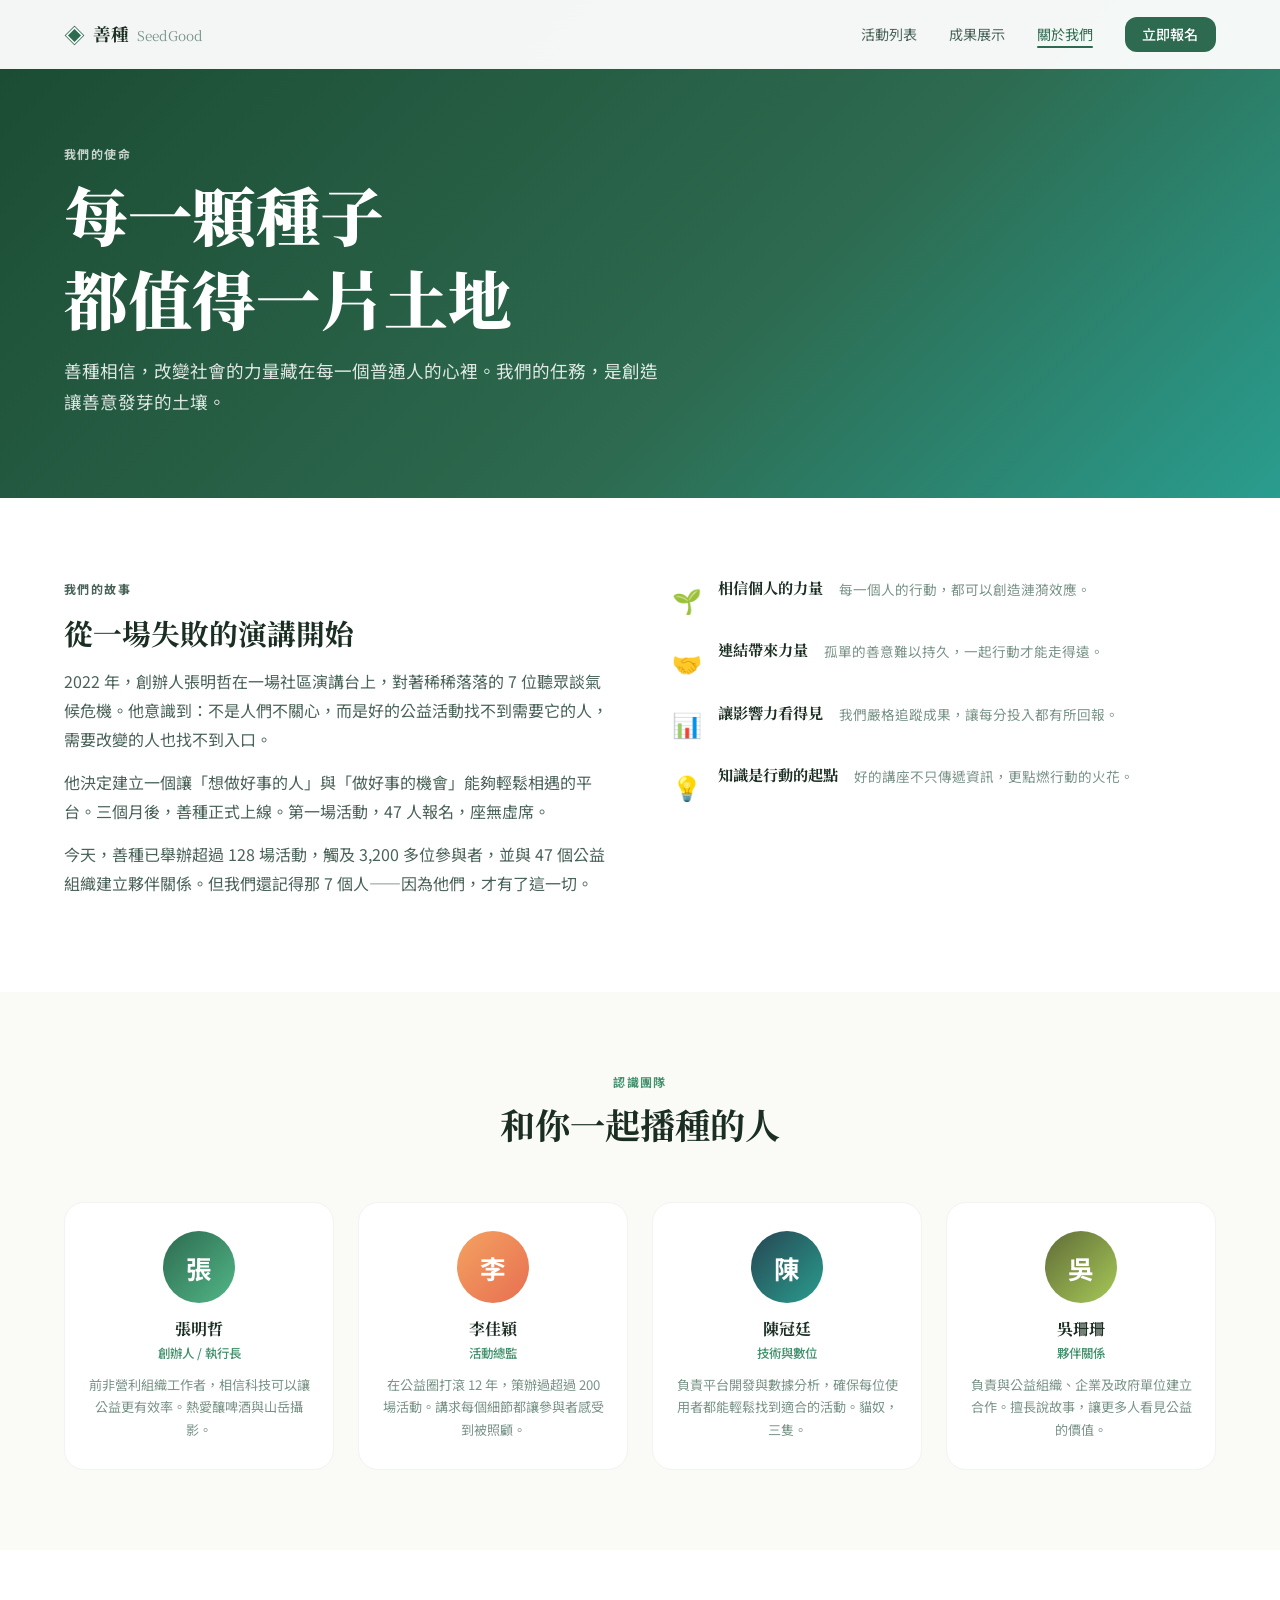
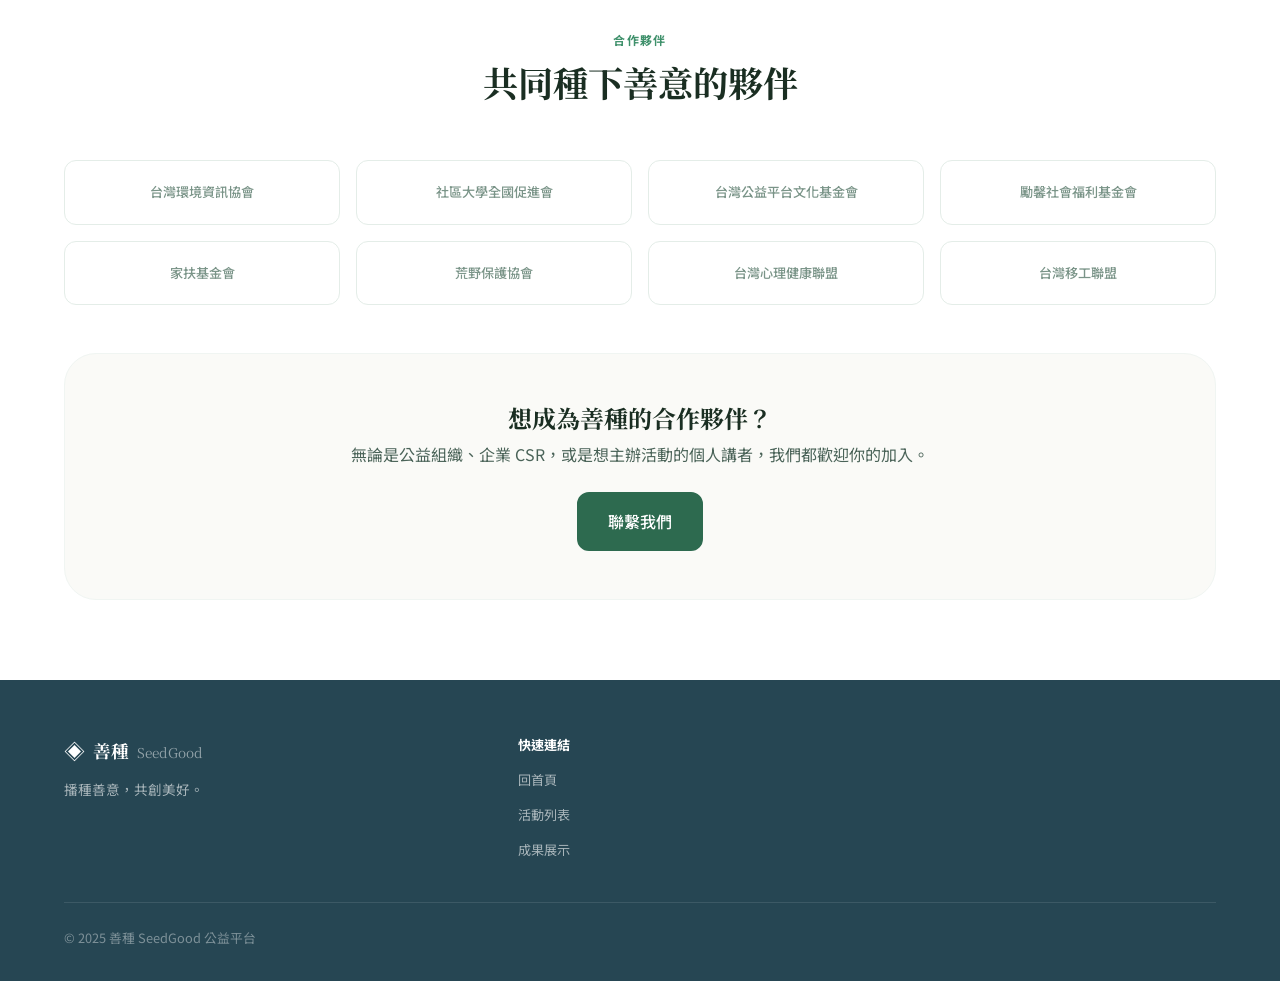
==== about.html @ 08ddd076 "Initial commit" ====
<!DOCTYPE html>
<html lang="zh-TW">
<head>
  <meta charset="UTF-8">
  <meta name="viewport" content="width=device-width, initial-scale=1.0">
  <title>關於我們 — 善種 SeedGood</title>
  <link rel="stylesheet" href="css/style.css">
  <link rel="preconnect" href="https://fonts.googleapis.com">
  <link href="https://fonts.googleapis.com/css2?family=Noto+Serif+TC:wght@400;700;900&family=Noto+Sans+TC:wght@300;400;500;700&display=swap" rel="stylesheet">
</head>
<body>

<nav class="nav" id="nav">
  <div class="nav-inner container">
    <a href="index.html" class="nav-logo">
      <span class="logo-mark">&#9672;</span>
      <span class="logo-text">善種 <em>SeedGood</em></span>
    </a>
    <ul class="nav-links">
      <li><a href="events.html">活動列表</a></li>
      <li><a href="impact.html">成果展示</a></li>
      <li><a href="about.html" class="active">關於我們</a></li>
      <li><a href="events.html" class="nav-cta">立即報名</a></li>
    </ul>
    <button class="nav-toggle" id="navToggle" aria-label="選單">
      <span></span><span></span><span></span>
    </button>
  </div>
</nav>

<div class="mobile-menu" id="mobileMenu">
  <ul>
    <li><a href="events.html">活動列表</a></li>
    <li><a href="impact.html">成果展示</a></li>
    <li><a href="about.html">關於我們</a></li>
  </ul>
</div>

<!-- Mission Section -->
<section class="about-hero">
  <div class="about-hero-bg"></div>
  <div class="container about-hero-content">
    <p class="section-eyebrow light">我們的使命</p>
    <h1 class="about-hero-title">每一顆種子<br>都值得一片土地</h1>
    <p class="about-hero-subtitle">善種相信，改變社會的力量藏在每一個普通人的心裡。我們的任務，是創造讓善意發芽的土壤。</p>
  </div>
</section>

<!-- Story -->
<section class="section">
  <div class="container">
    <div class="story-layout">
      <div class="story-text">
        <p class="section-eyebrow">我們的故事</p>
        <h2>從一場失敗的演講開始</h2>
        <p>2022 年，創辦人張明哲在一場社區演講台上，對著稀稀落落的 7 位聽眾談氣候危機。他意識到：不是人們不關心，而是好的公益活動找不到需要它的人，需要改變的人也找不到入口。</p>
        <p>他決定建立一個讓「想做好事的人」與「做好事的機會」能夠輕鬆相遇的平台。三個月後，善種正式上線。第一場活動，47 人報名，座無虛席。</p>
        <p>今天，善種已舉辦超過 128 場活動，觸及 3,200 多位參與者，並與 47 個公益組織建立夥伴關係。但我們還記得那 7 個人——因為他們，才有了這一切。</p>
      </div>
      <div class="story-values">
        <div class="value-item">
          <span class="value-icon">🌱</span>
          <h4>相信個人的力量</h4>
          <p>每一個人的行動，都可以創造漣漪效應。</p>
        </div>
        <div class="value-item">
          <span class="value-icon">🤝</span>
          <h4>連結帶來力量</h4>
          <p>孤單的善意難以持久，一起行動才能走得遠。</p>
        </div>
        <div class="value-item">
          <span class="value-icon">📊</span>
          <h4>讓影響力看得見</h4>
          <p>我們嚴格追蹤成果，讓每分投入都有所回報。</p>
        </div>
        <div class="value-item">
          <span class="value-icon">💡</span>
          <h4>知識是行動的起點</h4>
          <p>好的講座不只傳遞資訊，更點燃行動的火花。</p>
        </div>
      </div>
    </div>
  </div>
</section>

<!-- Team -->
<section class="section alt-bg" id="team">
  <div class="container">
    <div class="section-header center">
      <div>
        <p class="section-eyebrow">認識團隊</p>
        <h2 class="section-title">和你一起播種的人</h2>
      </div>
    </div>
    <div class="team-grid">
      <div class="team-card">
        <div class="team-photo" style="background:linear-gradient(135deg,#2D6A4F,#52B788)">張</div>
        <h4>張明哲</h4>
        <p class="team-role">創辦人 / 執行長</p>
        <p class="team-bio">前非營利組織工作者，相信科技可以讓公益更有效率。熱愛釀啤酒與山岳攝影。</p>
      </div>
      <div class="team-card">
        <div class="team-photo" style="background:linear-gradient(135deg,#F4A261,#E76F51)">李</div>
        <h4>李佳穎</h4>
        <p class="team-role">活動總監</p>
        <p class="team-bio">在公益圈打滾 12 年，策辦過超過 200 場活動。講求每個細節都讓參與者感受到被照顧。</p>
      </div>
      <div class="team-card">
        <div class="team-photo" style="background:linear-gradient(135deg,#264653,#2A9D8F)">陳</div>
        <h4>陳冠廷</h4>
        <p class="team-role">技術與數位</p>
        <p class="team-bio">負責平台開發與數據分析，確保每位使用者都能輕鬆找到適合的活動。貓奴，三隻。</p>
      </div>
      <div class="team-card">
        <div class="team-photo" style="background:linear-gradient(135deg,#606C38,#A7C957)">吳</div>
        <h4>吳珊珊</h4>
        <p class="team-role">夥伴關係</p>
        <p class="team-bio">負責與公益組織、企業及政府單位建立合作。擅長說故事，讓更多人看見公益的價值。</p>
      </div>
    </div>
  </div>
</section>

<!-- Partners -->
<section class="section" id="partner">
  <div class="container">
    <div class="section-header center">
      <div>
        <p class="section-eyebrow">合作夥伴</p>
        <h2 class="section-title">共同種下善意的夥伴</h2>
      </div>
    </div>
    <div class="partners-grid">
      <div class="partner-logo">台灣環境資訊協會</div>
      <div class="partner-logo">社區大學全國促進會</div>
      <div class="partner-logo">台灣公益平台文化基金會</div>
      <div class="partner-logo">勵馨社會福利基金會</div>
      <div class="partner-logo">家扶基金會</div>
      <div class="partner-logo">荒野保護協會</div>
      <div class="partner-logo">台灣心理健康聯盟</div>
      <div class="partner-logo">台灣移工聯盟</div>
    </div>
    <div class="partner-cta">
      <h3>想成為善種的合作夥伴？</h3>
      <p>無論是公益組織、企業 CSR，或是想主辦活動的個人講者，我們都歡迎你的加入。</p>
      <a href="mailto:partner@seedgood.tw" class="btn btn-primary btn-lg">聯繫我們</a>
    </div>
  </div>
</section>

<footer class="footer">
  <div class="container">
    <div class="footer-grid">
      <div class="footer-brand">
        <a href="index.html" class="nav-logo footer-logo">
          <span class="logo-mark">&#9672;</span>
          <span class="logo-text">善種 <em>SeedGood</em></span>
        </a>
        <p class="footer-tagline">播種善意，共創美好。</p>
      </div>
      <div class="footer-col">
        <h4>快速連結</h4>
        <ul>
          <li><a href="index.html">回首頁</a></li>
          <li><a href="events.html">活動列表</a></li>
          <li><a href="impact.html">成果展示</a></li>
        </ul>
      </div>
    </div>
    <div class="footer-bottom">
      <p>© 2025 善種 SeedGood 公益平台</p>
    </div>
  </div>
</footer>

<script src="js/main.js"></script>
</body>
</html>
---- css/style.css ----
/* ===================================
   善種 SeedGood — Main Stylesheet
   Natural × Warm × Professional
   =================================== */

:root {
  /* Brand Colors */
  --green-dark: #2D6A4F;
  --green-mid: #40916C;
  --green-light: #52B788;
  --green-pale: #B7E4C7;
  --green-bg: #D8F3DC;

  --orange: #F4A261;
  --orange-dark: #E76F51;
  --orange-light: #FFD6A5;

  --earth: #D4A373;
  --earth-dark: #A87B52;

  --navy: #264653;
  --teal: #2A9D8F;

  --cream: #FEFAE0;
  --cream-dark: #F0EAD2;
  --off-white: #FAFAF7;

  --text-primary: #1a2e22;
  --text-secondary: #4a6358;
  --text-muted: #7a9488;

  --border-color: #e4ede8;
  --border-light: #f0f5f2;

  /* Typography */
  --font-serif: 'Noto Serif TC', '源ノ明朝 TC', serif;
  --font-sans: 'Noto Sans TC', 'PingFang TC', sans-serif;

  /* Spacing */
  --section-py: 5rem;
  --section-py-sm: 3rem;
  --container-max: 1200px;
  --container-pad: 1.5rem;

  /* Radius */
  --radius-sm: 6px;
  --radius-md: 12px;
  --radius-lg: 20px;
  --radius-xl: 32px;

  /* Shadows */
  --shadow-sm: 0 1px 3px rgba(45,106,79,0.08);
  --shadow-md: 0 4px 16px rgba(45,106,79,0.12);
  --shadow-lg: 0 8px 32px rgba(45,106,79,0.16);

  /* Transitions */
  --ease: cubic-bezier(0.25, 0.46, 0.45, 0.94);
}

/* ===== Reset & Base ===== */
*, *::before, *::after { box-sizing: border-box; margin: 0; padding: 0; }

html { scroll-behavior: smooth; font-size: 16px; }

body {
  font-family: var(--font-sans);
  color: var(--text-primary);
  background: #fff;
  line-height: 1.7;
  -webkit-font-smoothing: antialiased;
}

img { max-width: 100%; display: block; }
a { color: inherit; text-decoration: none; }
button { cursor: pointer; border: none; background: none; font-family: inherit; }
input, select, textarea {
  font-family: inherit;
  font-size: 1rem;
  outline: none;
  border: 1.5px solid var(--border-color);
  border-radius: var(--radius-sm);
  padding: .6rem .9rem;
  width: 100%;
  transition: border-color .2s;
  background: #fff;
  color: var(--text-primary);
}
input:focus, select:focus, textarea:focus { border-color: var(--green-mid); }
textarea { resize: vertical; }

/* ===== Container ===== */
.container {
  max-width: var(--container-max);
  margin: 0 auto;
  padding: 0 var(--container-pad);
}

/* ===== Typography ===== */
h1, h2, h3, h4 {
  font-family: var(--font-serif);
  line-height: 1.3;
  color: var(--text-primary);
}

.section-eyebrow {
  font-size: .75rem;
  font-weight: 700;
  letter-spacing: .12em;
  text-transform: uppercase;
  color: var(--green-mid);
  margin-bottom: .5rem;
  display: block;
}
.section-eyebrow.light { color: rgba(255,255,255,.75); }

.section-title {
  font-size: clamp(1.6rem, 3vw, 2.2rem);
  margin-bottom: 1rem;
}
.section-title.light { color: #fff; }

/* ===== Sections ===== */
.section { padding: var(--section-py) 0; }
.section-sm { padding: var(--section-py-sm) 0; }
.alt-bg { background: var(--off-white); }

.section-header {
  display: flex;
  justify-content: space-between;
  align-items: flex-end;
  margin-bottom: 2.5rem;
  gap: 1rem;
}
.section-header.center {
  flex-direction: column;
  align-items: center;
  text-align: center;
}

/* ===== Buttons ===== */
.btn {
  display: inline-flex;
  align-items: center;
  justify-content: center;
  gap: .4rem;
  padding: .65rem 1.4rem;
  border-radius: var(--radius-md);
  font-size: .9rem;
  font-weight: 500;
  font-family: var(--font-sans);
  transition: all .2s var(--ease);
  cursor: pointer;
  border: 2px solid transparent;
  white-space: nowrap;
}
.btn:active { transform: scale(0.98); }

.btn-primary {
  background: var(--green-dark);
  color: #fff;
  border-color: var(--green-dark);
}
.btn-primary:hover { background: var(--green-mid); border-color: var(--green-mid); }

.btn-accent {
  background: var(--orange-dark);
  color: #fff;
  border-color: var(--orange-dark);
}
.btn-accent:hover { background: var(--orange); border-color: var(--orange); }

.btn-outline {
  background: transparent;
  color: var(--green-dark);
  border-color: var(--green-dark);
}
.btn-outline:hover { background: var(--green-bg); }

.btn-ghost {
  background: transparent;
  color: var(--text-primary);
  border-color: rgba(255,255,255,0.3);
  color: rgba(255,255,255,0.9);
}
.btn-ghost:hover { background: rgba(255,255,255,.15); }

.btn-ghost-light {
  background: transparent;
  color: #fff;
  border-color: rgba(255,255,255,0.5);
}
.btn-ghost-light:hover { background: rgba(255,255,255,0.15); }

.btn-light {
  background: #fff;
  color: var(--green-dark);
  border-color: #fff;
}
.btn-light:hover { background: var(--cream); }

.btn-lg { padding: .85rem 1.8rem; font-size: 1rem; }
.btn-sm { padding: .45rem 1rem; font-size: .82rem; }
.btn-full { width: 100%; }

/* ===== Navigation ===== */
.nav {
  position: fixed;
  top: 0;
  left: 0;
  right: 0;
  z-index: 100;
  background: rgba(255,255,255,0.95);
  backdrop-filter: blur(12px);
  -webkit-backdrop-filter: blur(12px);
  border-bottom: 1px solid var(--border-light);
  transition: box-shadow .3s;
}
.nav.scrolled { box-shadow: var(--shadow-sm); }

.nav-inner {
  display: flex;
  align-items: center;
  justify-content: space-between;
  height: 68px;
}

.nav-logo {
  display: flex;
  align-items: center;
  gap: .5rem;
  text-decoration: none;
}
.logo-mark {
  color: var(--green-dark);
  font-size: 1.3rem;
  line-height: 1;
}
.logo-text {
  font-family: var(--font-serif);
  font-size: 1.1rem;
  font-weight: 700;
  color: var(--text-primary);
}
.logo-text em {
  font-style: normal;
  font-size: .85rem;
  font-weight: 400;
  color: var(--text-muted);
  margin-left: .25rem;
}

.nav-links {
  display: flex;
  align-items: center;
  gap: 2rem;
  list-style: none;
}
.nav-links a {
  font-size: .88rem;
  color: var(--text-secondary);
  transition: color .2s;
  position: relative;
}
.nav-links a:hover, .nav-links a.active { color: var(--green-dark); }
.nav-links a.active::after {
  content: '';
  position: absolute;
  bottom: -4px; left: 0; right: 0;
  height: 2px;
  background: var(--green-dark);
  border-radius: 2px;
}

.nav-cta {
  background: var(--green-dark) !important;
  color: #fff !important;
  padding: .45rem 1.1rem;
  border-radius: var(--radius-md);
  font-weight: 500;
}
.nav-cta:hover { background: var(--green-mid) !important; }
.nav-cta.active::after { display: none; }

.nav-toggle {
  display: none;
  flex-direction: column;
  gap: 5px;
  padding: .3rem;
}
.nav-toggle span {
  display: block;
  width: 22px;
  height: 2px;
  background: var(--text-primary);
  border-radius: 2px;
  transition: .3s;
}

/* Mobile Menu */
.mobile-menu {
  display: none;
  position: fixed;
  top: 68px;
  left: 0; right: 0;
  background: #fff;
  border-bottom: 1px solid var(--border-color);
  z-index: 99;
  padding: 1.5rem var(--container-pad);
}
.mobile-menu.open { display: block; }
.mobile-menu ul { list-style: none; display: flex; flex-direction: column; gap: 1rem; }
.mobile-menu a { font-size: 1rem; color: var(--text-secondary); display: block; padding: .3rem 0; }

/* ===== Hero ===== */
.hero {
  padding: 9rem 0 6rem;
  position: relative;
  overflow: hidden;
  background: var(--off-white);
  min-height: 85vh;
  display: flex;
  align-items: center;
}

.hero-bg {
  position: absolute;
  inset: 0;
  pointer-events: none;
  overflow: hidden;
}
.hero-shape {
  position: absolute;
  border-radius: 50%;
  opacity: .07;
}
.hero-shape-1 {
  width: 600px; height: 600px;
  background: var(--green-dark);
  top: -200px; right: -200px;
}
.hero-shape-2 {
  width: 400px; height: 400px;
  background: var(--orange);
  bottom: -150px; left: -100px;
}

.hero-content { position: relative; z-index: 2; max-width: 700px; }

.hero-badge {
  display: inline-flex;
  align-items: center;
  gap: .5rem;
  background: #fff;
  border: 1px solid var(--border-color);
  padding: .4rem 1rem;
  border-radius: 100px;
  font-size: .82rem;
  color: var(--text-secondary);
  margin-bottom: 1.5rem;
  box-shadow: var(--shadow-sm);
}

.pulse-dot {
  width: 8px; height: 8px;
  background: var(--orange-dark);
  border-radius: 50%;
  animation: pulse 2s infinite;
  flex-shrink: 0;
}
@keyframes pulse {
  0%, 100% { opacity: 1; transform: scale(1); }
  50% { opacity: .7; transform: scale(1.3); }
}

.hero-title {
  font-size: clamp(2.8rem, 6vw, 4.5rem);
  line-height: 1.2;
  font-weight: 900;
  margin-bottom: 1.2rem;
  color: var(--text-primary);
}
.hero-title .accent { color: var(--green-dark); }

.hero-subtitle {
  font-size: 1.1rem;
  color: var(--text-secondary);
  margin-bottom: 2rem;
  line-height: 1.8;
}

.hero-cta { display: flex; gap: 1rem; flex-wrap: wrap; margin-bottom: 3rem; }

.hero-stats {
  display: flex;
  gap: 2rem;
  flex-wrap: wrap;
  padding-top: 2rem;
  border-top: 1px solid var(--border-color);
}
.stat { text-align: center; }
.stat-num {
  display: block;
  font-family: var(--font-serif);
  font-size: 2rem;
  font-weight: 700;
  color: var(--green-dark);
  line-height: 1;
}
.stat-label { font-size: .78rem; color: var(--text-muted); margin-top: .2rem; }
.stat-divider { width: 1px; background: var(--border-color); align-self: stretch; }

/* ===== Categories ===== */
.categories {
  background: #fff;
  border-bottom: 1px solid var(--border-light);
  padding: 1.5rem 0;
}
.cat-strip {
  display: flex;
  gap: .75rem;
  overflow-x: auto;
  padding-bottom: .25rem;
  scrollbar-width: none;
}
.cat-strip::-webkit-scrollbar { display: none; }

.cat-item {
  display: flex;
  align-items: center;
  gap: .5rem;
  padding: .5rem 1.1rem;
  border-radius: 100px;
  border: 1.5px solid var(--border-color);
  font-size: .85rem;
  color: var(--text-secondary);
  white-space: nowrap;
  transition: all .2s;
  background: #fff;
}
.cat-item:hover, .cat-item.active {
  border-color: var(--green-dark);
  color: var(--green-dark);
  background: var(--green-bg);
}
.cat-icon { font-size: 1rem; }

/* ===== Event Cards ===== */
.events-grid {
  display: grid;
  grid-template-columns: repeat(auto-fill, minmax(340px, 1fr));
  gap: 1.5rem;
}
.events-grid-full {
  grid-template-columns: repeat(auto-fill, minmax(320px, 1fr));
}

.event-card {
  background: #fff;
  border-radius: var(--radius-lg);
  overflow: hidden;
  border: 1px solid var(--border-color);
  transition: transform .25s var(--ease), box-shadow .25s var(--ease);
  position: relative;
}
.event-card:hover {
  transform: translateY(-4px);
  box-shadow: var(--shadow-md);
}
.event-card.featured {
  grid-column: 1 / -1;
  display: grid;
  grid-template-columns: 280px 1fr;
}
@media (max-width: 640px) {
  .event-card.featured { grid-template-columns: 1fr; }
}

.event-badge {
  position: absolute;
  top: 12px; left: 12px;
  background: var(--orange-dark);
  color: #fff;
  padding: .3rem .75rem;
  border-radius: 100px;
  font-size: .72rem;
  font-weight: 700;
  z-index: 2;
}

.event-img {
  height: 180px;
  display: flex;
  align-items: flex-end;
  justify-content: flex-start;
  position: relative;
  overflow: hidden;
}
.event-card.featured .event-img { height: 100%; min-height: 200px; }

.event-category-tag {
  position: absolute;
  top: 12px; right: 12px;
  background: rgba(255,255,255,.95);
  color: var(--text-primary);
  padding: .25rem .65rem;
  border-radius: 100px;
  font-size: .72rem;
  font-weight: 600;
}
.event-mode-badge {
  position: absolute;
  bottom: 12px; left: 12px;
  background: rgba(0,0,0,.55);
  color: #fff;
  padding: .2rem .6rem;
  border-radius: 100px;
  font-size: .7rem;
  backdrop-filter: blur(4px);
}
.event-mode-badge.online { background: rgba(42,157,143,.8); }
.event-mode-badge.hybrid { background: rgba(38,70,83,.8); }

.event-type-icon {
  font-size: 2.5rem;
  position: absolute;
  bottom: 16px; right: 16px;
  opacity: .4;
}

.event-body { padding: 1.25rem; display: flex; flex-direction: column; gap: .6rem; }
.event-meta { display: flex; gap: .75rem; flex-wrap: wrap; }
.event-date, .event-time { font-size: .78rem; color: var(--text-muted); }
.event-title { font-size: 1rem; font-weight: 700; line-height: 1.4; }
.event-desc { font-size: .85rem; color: var(--text-secondary); line-height: 1.6; display: -webkit-box; -webkit-line-clamp: 2; -webkit-box-orient: vertical; overflow: hidden; }

.event-speakers { display: flex; align-items: center; gap: .4rem; margin: .2rem 0; }
.speaker-avatar {
  width: 28px; height: 28px;
  border-radius: 50%;
  background: var(--green-pale);
  color: var(--green-dark);
  font-size: .7rem;
  font-weight: 700;
  display: flex;
  align-items: center;
  justify-content: center;
  border: 2px solid #fff;
  margin-left: -6px;
}
.speaker-avatar:first-child { margin-left: 0; }
.speaker-count { font-size: .78rem; color: var(--text-muted); margin-left: .25rem; }

.event-footer { display: flex; justify-content: space-between; align-items: flex-end; gap: .5rem; margin-top: auto; }
.event-info { display: flex; flex-direction: column; gap: .2rem; }
.event-location { font-size: .78rem; color: var(--text-muted); }
.event-seats { font-size: .75rem; font-weight: 600; color: var(--green-mid); }
.event-seats.seats-low { color: var(--orange-dark); }

/* ===== Impact Banner ===== */
.impact-banner {
  background: linear-gradient(135deg, var(--navy) 0%, var(--green-dark) 100%);
  color: #fff;
}
.impact-inner {
  display: grid;
  grid-template-columns: 1fr 1fr;
  gap: 4rem;
  align-items: center;
}
.impact-text .section-eyebrow.light { color: var(--green-pale); }
.impact-desc { color: rgba(255,255,255,.8); margin-bottom: 2rem; font-size: 1rem; }

.impact-visual { display: flex; align-items: center; gap: 1.5rem; }
.impact-circle {
  position: relative;
  width: 180px;
  height: 180px;
  flex-shrink: 0;
  display: flex;
  align-items: center;
  justify-content: center;
}
.impact-ring {
  position: absolute;
  border-radius: 50%;
  border: 1px solid rgba(255,255,255,.15);
  animation: ripple 4s infinite;
}
.ring-1 { width: 180px; height: 180px; animation-delay: 0s; }
.ring-2 { width: 140px; height: 140px; animation-delay: .5s; }
.ring-3 { width: 100px; height: 100px; animation-delay: 1s; }
@keyframes ripple {
  0%, 100% { opacity: .4; transform: scale(1); }
  50% { opacity: .2; transform: scale(1.05); }
}
.impact-center {
  position: relative;
  z-index: 2;
  text-align: center;
  background: rgba(255,255,255,.12);
  width: 80px; height: 80px;
  border-radius: 50%;
  display: flex;
  flex-direction: column;
  align-items: center;
  justify-content: center;
  backdrop-filter: blur(8px);
}
.impact-big-num {
  font-family: var(--font-serif);
  font-size: 1.4rem;
  font-weight: 700;
  line-height: 1;
  color: #fff;
}
.impact-big-label {
  font-size: .48rem;
  color: rgba(255,255,255,.8);
  line-height: 1.3;
  text-align: center;
  margin-top: 2px;
}

.impact-cards-small { display: flex; flex-direction: column; gap: .75rem; }
.impact-mini-card {
  background: rgba(255,255,255,.1);
  border: 1px solid rgba(255,255,255,.2);
  border-radius: var(--radius-md);
  padding: .75rem 1rem;
  backdrop-filter: blur(8px);
  min-width: 110px;
}
.mini-num {
  display: block;
  font-family: var(--font-serif);
  font-size: 1.5rem;
  font-weight: 700;
  color: #fff;
  line-height: 1;
}
.mini-label { font-size: .72rem; color: rgba(255,255,255,.75); margin-top: .2rem; }

/* ===== Testimonials ===== */
.testimonials-grid {
  display: grid;
  grid-template-columns: repeat(3, 1fr);
  gap: 1.5rem;
}
.testimonial-card {
  background: var(--off-white);
  border-radius: var(--radius-lg);
  padding: 1.75rem;
  position: relative;
  border: 1px solid var(--border-light);
}
.quote-icon {
  font-family: Georgia, serif;
  font-size: 3rem;
  color: var(--green-pale);
  line-height: 1;
  margin-bottom: .5rem;
}
.testimonial-text {
  font-size: .9rem;
  color: var(--text-secondary);
  line-height: 1.8;
  margin-bottom: 1.25rem;
}
.testimonial-author { display: flex; align-items: center; gap: .75rem; }
.author-avatar {
  width: 40px; height: 40px;
  border-radius: 50%;
  color: #fff;
  font-weight: 700;
  font-size: .9rem;
  display: flex;
  align-items: center;
  justify-content: center;
  flex-shrink: 0;
}
.author-name { font-weight: 600; font-size: .9rem; }
.author-role { font-size: .78rem; color: var(--text-muted); }

/* ===== Newsletter ===== */
.newsletter-section {
  background: var(--cream);
  padding: 3rem 0;
  border-top: 1px solid var(--cream-dark);
}
.newsletter-inner {
  display: flex;
  align-items: center;
  gap: 2rem;
  flex-wrap: wrap;
}
.newsletter-text h3 { font-size: 1.3rem; margin-bottom: .3rem; }
.newsletter-text p { font-size: .9rem; color: var(--text-muted); }
.newsletter-form {
  display: flex;
  gap: .5rem;
  flex: 1;
  min-width: 280px;
  max-width: 480px;
}
.newsletter-form input { border-radius: var(--radius-md); }

/* ===== Footer ===== */
.footer {
  background: var(--navy);
  color: rgba(255,255,255,.8);
  padding: 3.5rem 0 2rem;
}
.footer-grid {
  display: grid;
  grid-template-columns: 2fr 1fr 1fr 1fr;
  gap: 2rem;
  margin-bottom: 2.5rem;
}
.footer-logo .logo-text, .footer-logo .logo-mark { color: #fff; }
.footer-logo .logo-text em { color: rgba(255,255,255,.5); }
.footer-tagline { font-size: .85rem; color: rgba(255,255,255,.6); margin-top: .75rem; line-height: 1.7; }
.social-links { display: flex; gap: .5rem; margin-top: 1rem; }
.social-link {
  padding: .3rem .7rem;
  border-radius: var(--radius-sm);
  border: 1px solid rgba(255,255,255,.2);
  font-size: .75rem;
  color: rgba(255,255,255,.7);
  transition: .2s;
}
.social-link:hover { background: rgba(255,255,255,.1); color: #fff; }

.footer-col h4 { font-size: .82rem; font-weight: 700; color: #fff; margin-bottom: .75rem; font-family: var(--font-sans); }
.footer-col ul { list-style: none; display: flex; flex-direction: column; gap: .5rem; }
.footer-col a { font-size: .82rem; color: rgba(255,255,255,.6); transition: color .2s; }
.footer-col a:hover { color: var(--green-pale); }

.footer-bottom {
  display: flex;
  justify-content: space-between;
  align-items: center;
  padding-top: 1.5rem;
  border-top: 1px solid rgba(255,255,255,.1);
  font-size: .8rem;
  color: rgba(255,255,255,.4);
  flex-wrap: wrap;
  gap: .5rem;
}
.footer-links { display: flex; gap: 1.5rem; }
.footer-links a { color: rgba(255,255,255,.4); transition: .2s; }
.footer-links a:hover { color: rgba(255,255,255,.7); }

/* ===== Page Header ===== */
.page-header {
  padding: 7rem 0 3rem;
  background: var(--off-white);
  border-bottom: 1px solid var(--border-light);
}
.page-title { font-size: clamp(2rem, 4vw, 3rem); margin: .25rem 0; }
.page-subtitle { font-size: 1rem; color: var(--text-secondary); margin-top: .5rem; }
.page-title.light, .page-subtitle.light { color: #fff; }

/* ===== Filter Bar ===== */
.filter-bar {
  background: #fff;
  border-bottom: 1px solid var(--border-color);
  padding: .75rem 0;
}
.sticky-filter {
  position: sticky;
  top: 68px;
  z-index: 50;
}
.filter-inner {
  display: flex;
  justify-content: space-between;
  align-items: center;
  gap: 1rem;
  flex-wrap: wrap;
}
.filter-tabs { display: flex; gap: .4rem; overflow-x: auto; scrollbar-width: none; }
.filter-tabs::-webkit-scrollbar { display: none; }
.filter-tab {
  padding: .4rem .9rem;
  border-radius: 100px;
  font-size: .82rem;
  color: var(--text-secondary);
  background: transparent;
  border: 1.5px solid transparent;
  transition: all .2s;
  white-space: nowrap;
}
.filter-tab:hover { border-color: var(--border-color); }
.filter-tab.active { border-color: var(--green-dark); color: var(--green-dark); background: var(--green-bg); }

.filter-options { display: flex; gap: .5rem; }
.filter-select { width: auto; font-size: .82rem; padding: .35rem .7rem; border-radius: 100px; }

.results-info {
  display: flex;
  justify-content: space-between;
  align-items: center;
  padding: 1rem 0 .5rem;
  font-size: .85rem;
  color: var(--text-muted);
}
.view-toggle { display: flex; gap: .25rem; }
.view-btn {
  width: 32px; height: 32px;
  border-radius: var(--radius-sm);
  border: 1.5px solid var(--border-color);
  font-size: 1rem;
  color: var(--text-muted);
  display: flex;
  align-items: center;
  justify-content: center;
  transition: .2s;
}
.view-btn.active { border-color: var(--green-dark); color: var(--green-dark); background: var(--green-bg); }

.load-more-wrap { text-align: center; padding: 2rem 0; }

/* List View */
.list-view .event-card {
  display: grid;
  grid-template-columns: 120px 1fr;
}
.list-view .event-card .event-img { height: 100%; min-height: 120px; }
.list-view .event-card .event-desc { display: none; }

/* ===== Event Detail ===== */
.event-hero {
  position: relative;
  padding: 9rem 0 4rem;
  overflow: hidden;
  min-height: 400px;
  display: flex;
  align-items: flex-end;
}
.event-hero-bg {
  position: absolute;
  inset: 0;
}
.event-hero-overlay {
  position: absolute;
  inset: 0;
  background: linear-gradient(to top, rgba(0,0,0,.6) 0%, rgba(0,0,0,.2) 100%);
}
.event-hero-content { position: relative; z-index: 2; }

.breadcrumb { font-size: .8rem; color: rgba(255,255,255,.7); margin-bottom: .75rem; }
.breadcrumb a { color: rgba(255,255,255,.7); }
.breadcrumb a:hover { color: #fff; }

.event-tag-row { display: flex; gap: .5rem; flex-wrap: wrap; margin-bottom: .75rem; }
.event-tag {
  padding: .25rem .75rem;
  border-radius: 100px;
  font-size: .78rem;
  background: rgba(255,255,255,.2);
  color: #fff;
  backdrop-filter: blur(4px);
  border: 1px solid rgba(255,255,255,.3);
}
.tag-hot { background: rgba(231,111,81,.8); border-color: transparent; }
.tag-mode { background: rgba(42,157,143,.8); border-color: transparent; }

.event-hero-title {
  font-size: clamp(1.8rem, 4vw, 2.8rem);
  color: #fff;
  margin-bottom: 1rem;
}
.event-hero-meta {
  display: flex;
  gap: 1.5rem;
  flex-wrap: wrap;
  font-size: .88rem;
  color: rgba(255,255,255,.85);
}

.event-detail-layout {
  display: grid;
  grid-template-columns: 1fr 360px;
  gap: 2.5rem;
  padding-top: 2.5rem;
  padding-bottom: 4rem;
  align-items: start;
}

.event-detail-main { display: flex; flex-direction: column; gap: 2rem; }

.detail-section {
  padding-bottom: 2rem;
  border-bottom: 1px solid var(--border-light);
}
.detail-section:last-child { border-bottom: none; }
.detail-section h2 {
  font-size: 1.4rem;
  margin-bottom: 1rem;
}
.detail-section p { color: var(--text-secondary); margin-bottom: .8rem; line-height: 1.8; }

.event-highlights {
  background: var(--off-white);
  border-radius: var(--radius-md);
  padding: 1.25rem;
  margin-top: 1rem;
  border: 1px solid var(--border-light);
}
.event-highlights h3 { font-size: 1rem; margin-bottom: .75rem; }
.highlight-list { list-style: none; display: flex; flex-direction: column; gap: .5rem; }
.highlight-list li { font-size: .9rem; color: var(--text-secondary); }

/* Schedule */
.schedule-timeline { display: flex; flex-direction: column; }
.schedule-item { display: grid; grid-template-columns: 60px 1fr; gap: 1rem; }
.schedule-time { font-size: .82rem; color: var(--green-mid); font-weight: 600; padding-top: .3rem; }
.schedule-content { display: flex; gap: 1rem; padding-bottom: 1.5rem; }
.schedule-dot {
  width: 12px; height: 12px;
  border-radius: 50%;
  background: var(--green-dark);
  flex-shrink: 0;
  margin-top: .35rem;
  position: relative;
}
.schedule-dot::after {
  content: '';
  position: absolute;
  top: 12px; left: 5px;
  width: 2px;
  height: calc(100% + 1.5rem - 12px);
  background: var(--border-color);
}
.schedule-dot.last::after { display: none; }
.schedule-content > div strong { display: block; margin-bottom: .25rem; font-size: .95rem; }
.schedule-content > div p { font-size: .85rem; color: var(--text-muted); margin: 0; }

/* Speakers */
.speakers-list { display: flex; flex-direction: column; gap: 1.25rem; }
.speaker-card { display: flex; gap: 1.25rem; align-items: flex-start; }
.speaker-photo {
  width: 60px; height: 60px;
  border-radius: 50%;
  color: #fff;
  font-size: 1.3rem;
  font-weight: 700;
  display: flex;
  align-items: center;
  justify-content: center;
  flex-shrink: 0;
}
.speaker-photo-1 { background: linear-gradient(135deg, #2D6A4F, #52B788); }
.speaker-photo-2 { background: linear-gradient(135deg, #264653, #2A9D8F); }
.speaker-photo-3 { background: linear-gradient(135deg, #F4A261, #E76F51); }
.speaker-info h4 { font-size: 1rem; margin-bottom: .15rem; }
.speaker-title { font-size: .8rem; color: var(--green-mid); font-weight: 500; margin-bottom: .4rem; }
.speaker-bio { font-size: .85rem; color: var(--text-muted); line-height: 1.7; }

/* Seats Progress */
.seats-progress-card {
  background: #fff8f0;
  border: 1.5px solid var(--orange-light);
  border-radius: var(--radius-md);
  padding: 1rem 1.25rem;
}
.seats-progress-header { display: flex; justify-content: space-between; margin-bottom: .5rem; font-size: .85rem; }
.seats-number strong { color: var(--orange-dark); }
.seats-bar { height: 8px; background: var(--border-light); border-radius: 4px; overflow: hidden; margin-bottom: .5rem; }
.seats-bar-fill { height: 100%; background: linear-gradient(90deg, var(--orange), var(--orange-dark)); border-radius: 4px; }
.seats-warning { font-size: .82rem; color: var(--orange-dark); }
.seats-warning strong { font-weight: 700; }

/* Register Card */
.event-register-aside {
  position: sticky;
  top: 88px;
  display: flex;
  flex-direction: column;
  gap: 1rem;
}

.register-card {
  background: #fff;
  border: 1.5px solid var(--border-color);
  border-radius: var(--radius-lg);
  overflow: hidden;
  box-shadow: var(--shadow-md);
}
.register-card-header {
  padding: 1.25rem;
  border-bottom: 1px solid var(--border-light);
}
.register-card-header h3 { font-size: 1.2rem; }
.register-price { display: flex; align-items: baseline; gap: .5rem; margin-top: .25rem; }
.price-free {
  font-size: 1.8rem;
  font-weight: 700;
  color: var(--green-dark);
  font-family: var(--font-serif);
}
.price-note { font-size: .78rem; color: var(--text-muted); }

/* Step Indicator */
.register-steps {
  display: flex;
  align-items: center;
  padding: 1rem 1.25rem;
  border-bottom: 1px solid var(--border-light);
}
.reg-step {
  display: flex;
  align-items: center;
  gap: .4rem;
  flex: 1;
}
.step-num {
  width: 24px; height: 24px;
  border-radius: 50%;
  background: var(--border-light);
  color: var(--text-muted);
  font-size: .75rem;
  font-weight: 700;
  display: flex;
  align-items: center;
  justify-content: center;
  flex-shrink: 0;
  transition: .2s;
}
.reg-step.active .step-num { background: var(--green-dark); color: #fff; }
.reg-step.done .step-num { background: var(--green-light); color: #fff; }
.step-name { font-size: .72rem; color: var(--text-muted); }
.reg-step.active .step-name { color: var(--green-dark); font-weight: 600; }
.step-connector { height: 1px; flex: 1; background: var(--border-color); margin: 0 .25rem; }

.register-form { padding: 1.25rem; display: flex; flex-direction: column; gap: .75rem; }
.form-group { display: flex; flex-direction: column; gap: .3rem; }
.form-group label { font-size: .82rem; font-weight: 500; color: var(--text-secondary); }
.required { color: var(--orange-dark); }
.form-section-label { font-size: .85rem; font-weight: 600; color: var(--text-secondary); }

.mode-options { display: flex; flex-direction: column; gap: .5rem; }
.mode-option {
  display: flex;
  align-items: stretch;
  border: 1.5px solid var(--border-color);
  border-radius: var(--radius-md);
  cursor: pointer;
  transition: .2s;
  overflow: hidden;
}
.mode-option:has(input:checked) {
  border-color: var(--green-dark);
  background: var(--green-bg);
}
.mode-option input { position: absolute; opacity: 0; }
.mode-content {
  display: flex;
  flex-direction: column;
  padding: .75rem 1rem;
  width: 100%;
  gap: .15rem;
}
.mode-icon { font-size: 1.3rem; }
.mode-title { font-size: .9rem; font-weight: 600; }
.mode-desc { font-size: .75rem; color: var(--text-muted); line-height: 1.5; }
.mode-note {
  background: var(--off-white);
  border-radius: var(--radius-sm);
  padding: .75rem;
  font-size: .8rem;
  color: var(--text-secondary);
  line-height: 1.6;
  border: 1px solid var(--border-light);
}

.btn-row { display: flex; gap: .5rem; }
.btn-row .btn { flex: 1; }

.confirm-summary {
  background: var(--off-white);
  border-radius: var(--radius-md);
  padding: 1rem;
  border: 1px solid var(--border-light);
}
.confirm-summary h4 { font-size: .9rem; margin-bottom: .75rem; }
.confirm-row {
  display: flex;
  justify-content: space-between;
  font-size: .82rem;
  padding: .35rem 0;
  border-bottom: 1px solid var(--border-light);
}
.confirm-row:last-child { border-bottom: none; }
.confirm-row > span:first-child { color: var(--text-muted); }
.confirm-free { color: var(--green-dark); font-weight: 700; }

.form-check { display: flex; }
.checkbox-label {
  display: flex;
  align-items: flex-start;
  gap: .5rem;
  font-size: .8rem;
  color: var(--text-secondary);
  cursor: pointer;
  line-height: 1.5;
}
.checkbox-label input { width: auto; flex-shrink: 0; margin-top: .15rem; }
.checkbox-label a { color: var(--green-mid); text-decoration: underline; }

.register-success {
  padding: 2rem 1.25rem;
  text-align: center;
}
.success-icon { font-size: 3rem; margin-bottom: .75rem; }
.register-success h4 { font-size: 1.3rem; margin-bottom: .5rem; }
.register-success p { font-size: .88rem; color: var(--text-secondary); margin-bottom: .5rem; }
.success-sub { color: var(--green-mid); font-weight: 500; margin-bottom: 1.5rem; }

.share-card {
  background: #fff;
  border: 1px solid var(--border-color);
  border-radius: var(--radius-md);
  padding: 1rem 1.25rem;
  display: flex;
  align-items: center;
  justify-content: space-between;
  gap: 1rem;
}
.share-card p { font-size: .82rem; color: var(--text-muted); margin: 0; }
.share-buttons { display: flex; gap: .4rem; }
.share-btn {
  padding: .35rem .75rem;
  border-radius: var(--radius-sm);
  border: 1px solid var(--border-color);
  font-size: .75rem;
  color: var(--text-secondary);
  transition: .2s;
  background: #fff;
}
.share-btn:hover { border-color: var(--green-mid); color: var(--green-dark); }

.hidden { display: none !important; }

/* ===== Impact Page ===== */
.impact-page-header {
  background: linear-gradient(135deg, var(--navy) 0%, var(--green-dark) 100%);
  padding: 7rem 0 4rem;
}
.impact-metrics-section { padding-top: 4rem; }

.metrics-headline { text-align: center; margin-bottom: 2.5rem; }
.metrics-headline h2 { font-size: 1.8rem; }

.big-metrics-grid {
  display: grid;
  grid-template-columns: repeat(4, 1fr);
  gap: 1.5rem;
}
.big-metric {
  text-align: center;
  padding: 2rem 1rem;
  border-radius: var(--radius-lg);
  background: var(--off-white);
  border: 1px solid var(--border-light);
  position: relative;
}
.big-metric-num {
  display: block;
  font-family: var(--font-serif);
  font-size: 3.5rem;
  font-weight: 900;
  color: var(--green-dark);
  line-height: 1;
}
.big-metric-unit {
  font-size: 1.2rem;
  font-weight: 700;
  color: var(--text-muted);
  margin-left: .25rem;
}
.big-metric-label {
  display: block;
  font-size: .88rem;
  color: var(--text-secondary);
  margin: .5rem 0 .3rem;
}
.big-metric-growth {
  font-size: .75rem;
  color: var(--green-mid);
  font-weight: 600;
}

.trust-grid {
  display: grid;
  grid-template-columns: repeat(4, 1fr);
  gap: 1.5rem;
}
.trust-card {
  text-align: center;
  padding: 2rem 1rem;
  border-radius: var(--radius-lg);
  border: 1.5px solid var(--border-color);
  background: #fff;
}
.trust-score {
  font-family: var(--font-serif);
  font-size: 2.8rem;
  font-weight: 900;
  color: var(--green-dark);
  line-height: 1;
  margin-bottom: .4rem;
}
.stars { color: var(--orange); font-size: 1rem; margin-bottom: .5rem; }
.trust-label { font-size: .88rem; color: var(--text-primary); font-weight: 500; margin-bottom: .3rem; line-height: 1.4; }
.trust-base { font-size: .75rem; color: var(--text-muted); }

.category-impact-grid {
  display: grid;
  grid-template-columns: repeat(4, 1fr);
  gap: 1.5rem;
}
.cat-impact-card {
  background: #fff;
  border-radius: var(--radius-lg);
  padding: 1.5rem;
  border: 1px solid var(--border-light);
}
.cat-impact-icon {
  width: 48px; height: 48px;
  border-radius: var(--radius-md);
  font-size: 1.4rem;
  display: flex;
  align-items: center;
  justify-content: center;
  margin-bottom: .75rem;
}
.cat-impact-card h3 { font-size: 1rem; margin-bottom: .75rem; }
.cat-stats { display: flex; gap: 1rem; margin-bottom: .75rem; }
.cat-stat { display: flex; flex-direction: column; gap: .1rem; }
.cat-num { font-size: 1.4rem; font-weight: 700; font-family: var(--font-serif); color: var(--text-primary); }
.cat-stat span:last-child { font-size: .72rem; color: var(--text-muted); }
.cat-bar-wrap { height: 6px; background: var(--border-light); border-radius: 3px; margin-bottom: .75rem; overflow: hidden; }
.cat-bar { height: 100%; border-radius: 3px; }
.cat-topics { font-size: .75rem; color: var(--text-muted); }

.stories-grid {
  display: grid;
  grid-template-columns: repeat(3, 1fr);
  gap: 1.5rem;
}
.story-card {
  background: #fff;
  border-radius: var(--radius-lg);
  padding: 1.75rem;
  border: 1px solid var(--border-light);
  display: flex;
  flex-direction: column;
  gap: .75rem;
}
.story-tag {
  font-size: .72rem;
  font-weight: 700;
  background: var(--green-bg);
  color: var(--green-dark);
  padding: .25rem .75rem;
  border-radius: 100px;
  display: inline-block;
  align-self: flex-start;
}
.story-title { font-size: 1.05rem; }
.story-body { font-size: .86rem; color: var(--text-secondary); line-height: 1.8; flex: 1; }
.story-impact { display: flex; gap: 1rem; padding-top: .75rem; border-top: 1px solid var(--border-light); }
.story-kpi { display: flex; flex-direction: column; gap: .1rem; }
.story-kpi span { font-size: 1.2rem; font-weight: 700; color: var(--green-dark); font-family: var(--font-serif); }
.story-kpi { font-size: .72rem; color: var(--text-muted); }

.cta-section {
  background: linear-gradient(135deg, var(--green-dark) 0%, var(--navy) 100%);
  padding: var(--section-py) 0;
}
.cta-inner { text-align: center; }
.cta-inner h2 { color: #fff; font-size: clamp(1.4rem, 3vw, 2rem); margin-bottom: .75rem; }
.cta-inner p { color: rgba(255,255,255,.8); margin-bottom: 2rem; }
.cta-buttons { display: flex; gap: 1rem; justify-content: center; flex-wrap: wrap; }

/* ===== About Page ===== */
.about-hero {
  position: relative;
  padding: 9rem 0 5rem;
  overflow: hidden;
}
.about-hero-bg {
  position: absolute;
  inset: 0;
  background: linear-gradient(135deg, #1a4a32 0%, var(--green-dark) 60%, var(--teal) 100%);
}
.about-hero-content { position: relative; z-index: 2; }
.about-hero-title {
  font-size: clamp(2.5rem, 5vw, 4rem);
  color: #fff;
  font-weight: 900;
  margin: .5rem 0 1rem;
}
.about-hero-subtitle { color: rgba(255,255,255,.85); font-size: 1.1rem; max-width: 600px; line-height: 1.8; }

.story-layout {
  display: grid;
  grid-template-columns: 1fr 1fr;
  gap: 4rem;
  align-items: start;
}
.story-text h2 { font-size: 1.8rem; margin: .5rem 0 1rem; }
.story-text p { color: var(--text-secondary); margin-bottom: .9rem; line-height: 1.8; }
.story-values { display: flex; flex-direction: column; gap: 1.25rem; }
.value-item { display: flex; gap: 1rem; align-items: flex-start; }
.value-icon { font-size: 1.5rem; flex-shrink: 0; margin-top: .1rem; }
.value-item h4 { font-size: .95rem; margin-bottom: .2rem; }
.value-item p { font-size: .85rem; color: var(--text-muted); margin: 0; }

.team-grid {
  display: grid;
  grid-template-columns: repeat(4, 1fr);
  gap: 1.5rem;
}
.team-card {
  background: #fff;
  border-radius: var(--radius-lg);
  padding: 1.75rem 1.25rem;
  text-align: center;
  border: 1px solid var(--border-light);
}
.team-photo {
  width: 72px; height: 72px;
  border-radius: 50%;
  margin: 0 auto 1rem;
  font-size: 1.6rem;
  font-weight: 700;
  color: #fff;
  display: flex;
  align-items: center;
  justify-content: center;
}
.team-card h4 { font-size: 1rem; margin-bottom: .2rem; }
.team-role { font-size: .78rem; color: var(--green-mid); font-weight: 500; margin-bottom: .6rem; }
.team-bio { font-size: .82rem; color: var(--text-muted); line-height: 1.7; }

.partners-grid {
  display: grid;
  grid-template-columns: repeat(4, 1fr);
  gap: 1rem;
  margin-bottom: 3rem;
}
.partner-logo {
  border: 1px solid var(--border-color);
  border-radius: var(--radius-md);
  padding: 1.25rem;
  text-align: center;
  font-size: .82rem;
  color: var(--text-muted);
  background: #fff;
  font-weight: 500;
}

.partner-cta {
  text-align: center;
  padding: 3rem;
  background: var(--off-white);
  border-radius: var(--radius-xl);
  border: 1px solid var(--border-light);
}
.partner-cta h3 { font-size: 1.5rem; margin-bottom: .5rem; }
.partner-cta p { color: var(--text-secondary); margin-bottom: 1.5rem; }

/* ===== Responsive ===== */
@media (max-width: 1024px) {
  .footer-grid { grid-template-columns: 1fr 1fr 1fr; }
  .footer-brand { grid-column: 1 / -1; }
  .impact-inner { grid-template-columns: 1fr; }
  .event-detail-layout { grid-template-columns: 1fr; }
  .event-register-aside { position: relative; top: 0; }
  .big-metrics-grid, .trust-grid, .category-impact-grid { grid-template-columns: repeat(2, 1fr); }
  .team-grid, .partners-grid { grid-template-columns: repeat(2, 1fr); }
  .testimonials-grid, .stories-grid { grid-template-columns: repeat(2, 1fr); }
}

@media (max-width: 768px) {
  :root { --section-py: 3.5rem; }
  .nav-links { display: none; }
  .nav-toggle { display: flex; }
  .events-grid { grid-template-columns: 1fr; }
  .event-card.featured { grid-template-columns: 1fr; }
  .hero-stats { gap: 1rem; }
  .stat-divider { display: none; }
  .testimonials-grid { grid-template-columns: 1fr; }
  .stories-grid { grid-template-columns: 1fr; }
  .story-layout { grid-template-columns: 1fr; gap: 2rem; }
  .newsletter-inner { flex-direction: column; }
  .newsletter-form { max-width: 100%; }
  .filter-inner { flex-direction: column; align-items: flex-start; }
  .big-metrics-grid { grid-template-columns: repeat(2, 1fr); }
}

@media (max-width: 640px) {
  .hero-title { font-size: 2.4rem; }
  .hero-cta { flex-direction: column; }
  .hero-cta .btn { width: 100%; }
  .footer-grid { grid-template-columns: 1fr; }
  .footer-bottom { flex-direction: column; text-align: center; }
  .trust-grid, .category-impact-grid { grid-template-columns: 1fr; }
  .team-grid, .partners-grid { grid-template-columns: 1fr; }
  .big-metrics-grid { grid-template-columns: 1fr 1fr; }
  .share-card { flex-direction: column; }
  .event-hero-meta { flex-direction: column; gap: .4rem; }
}

/* ===== Animations ===== */
@keyframes fadeInUp {
  from { opacity: 0; transform: translateY(20px); }
  to { opacity: 1; transform: translateY(0); }
}

.hero-badge, .hero-title, .hero-subtitle, .hero-cta, .hero-stats {
  animation: fadeInUp .7s var(--ease) both;
}
.hero-badge { animation-delay: .1s; }
.hero-title { animation-delay: .2s; }
.hero-subtitle { animation-delay: .3s; }
.hero-cta { animation-delay: .4s; }
.hero-stats { animation-delay: .5s; }
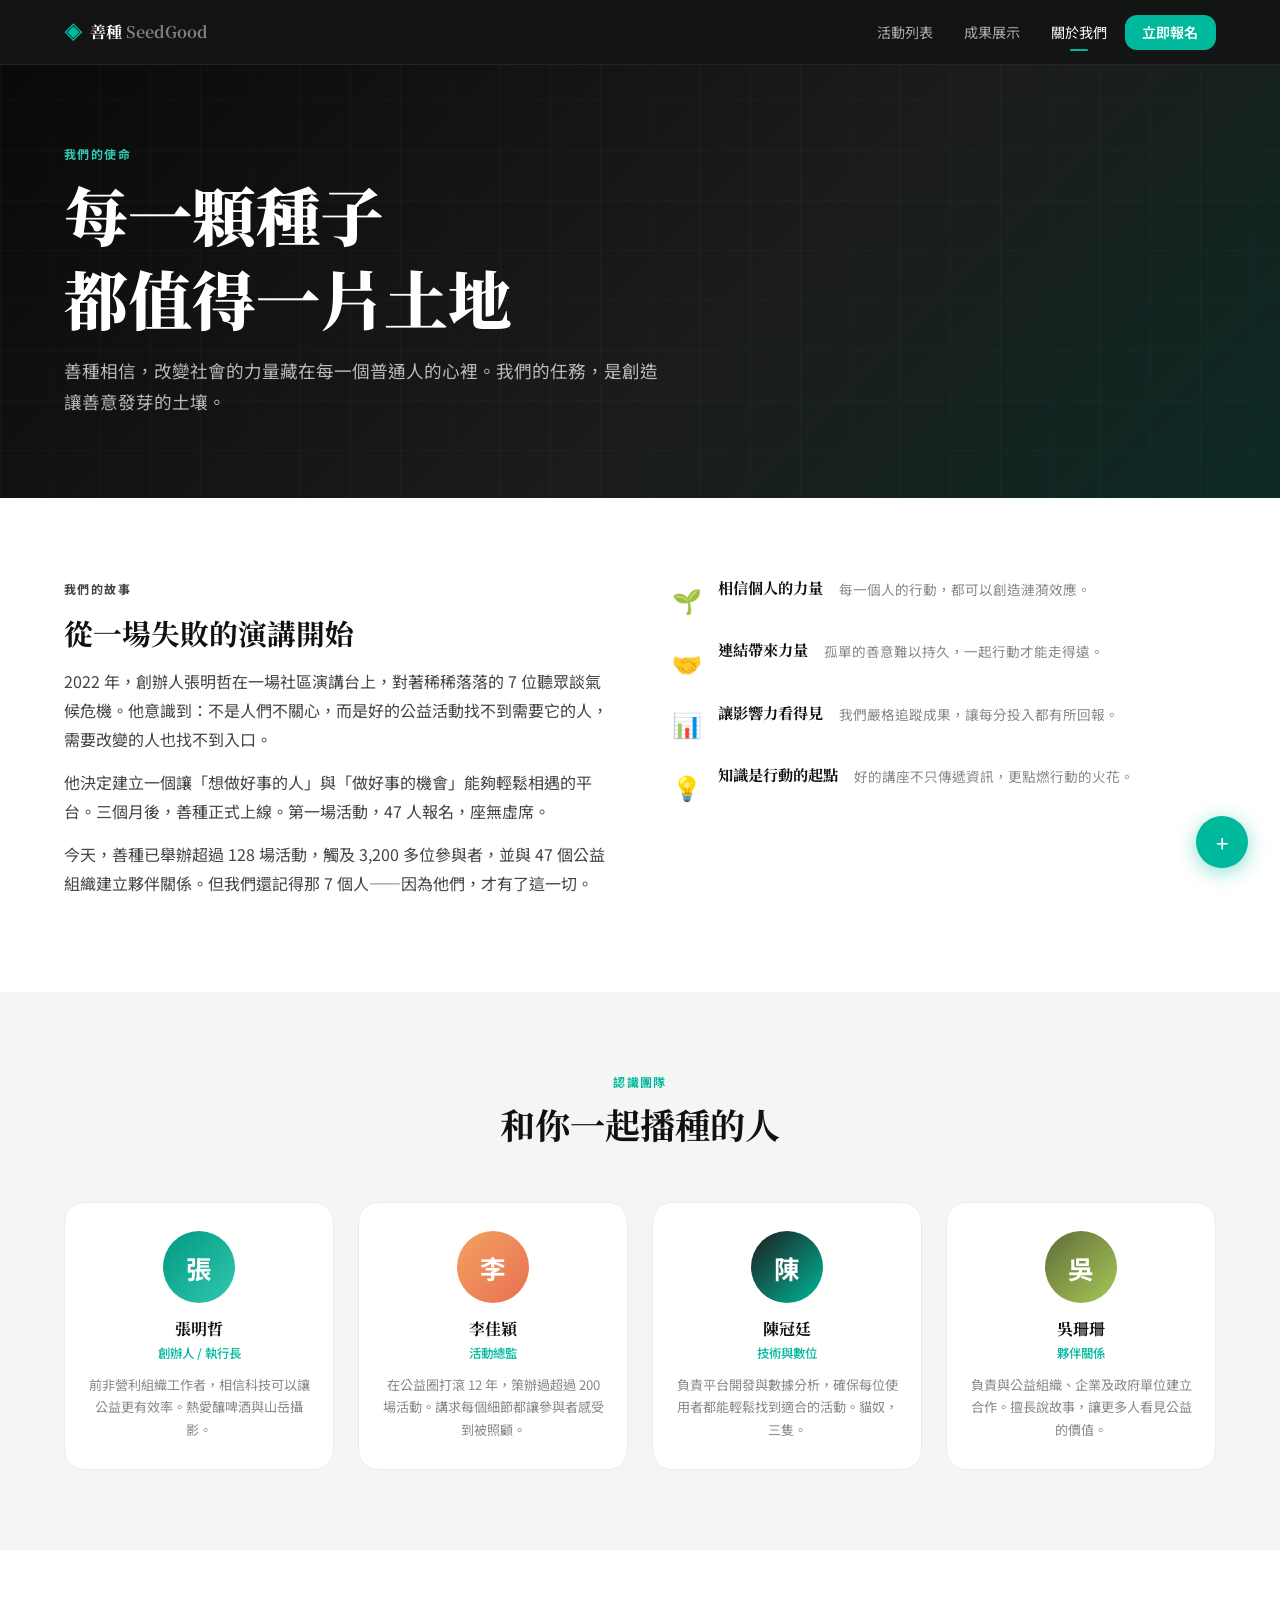
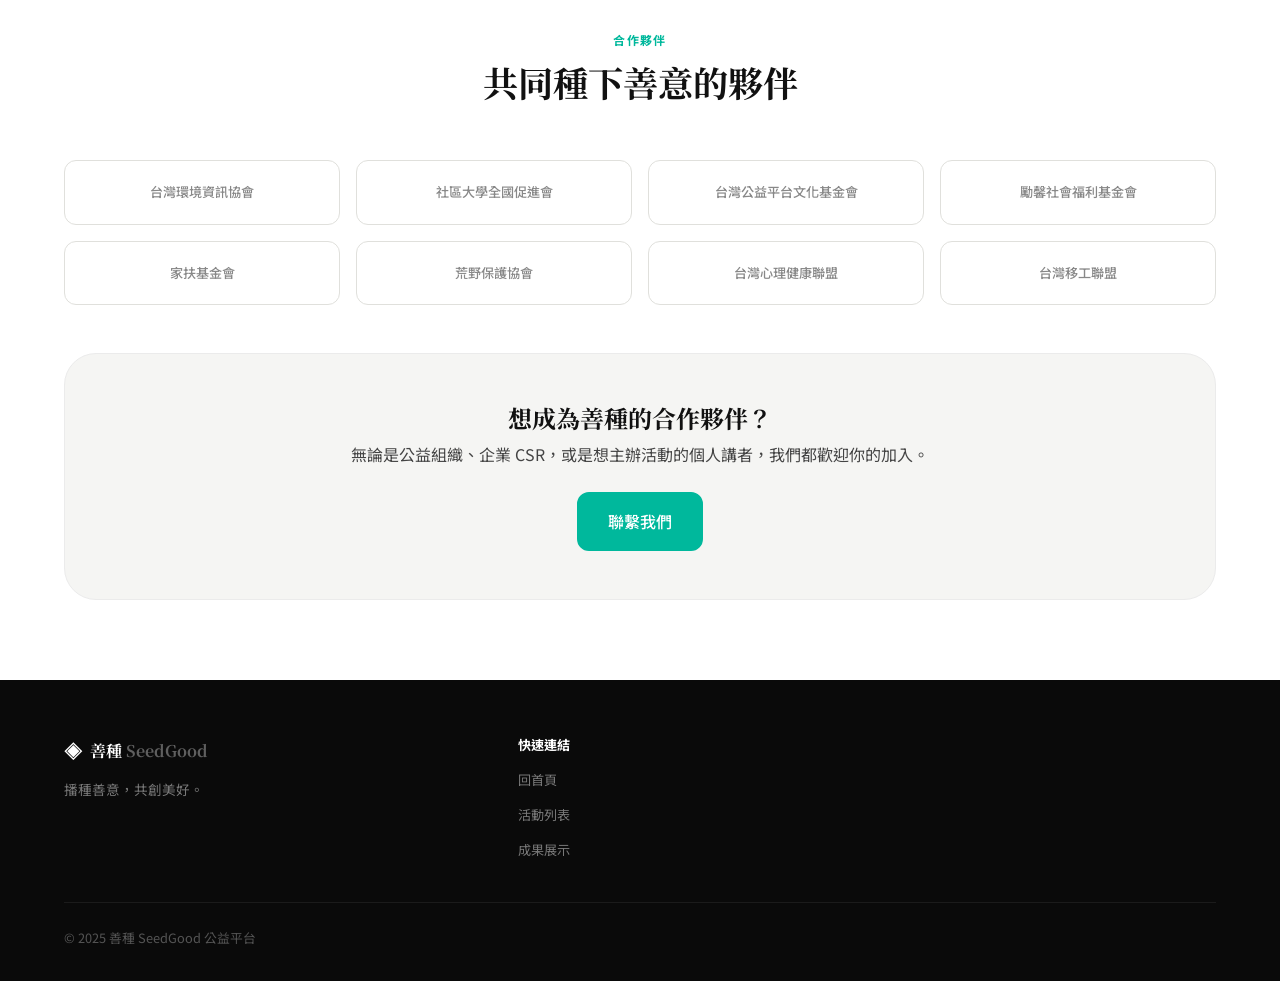
==== commit ca247176: "update" ====
--- a/about.html
+++ b/about.html
@@ -6,9 +6,13 @@
   <title>關於我們 — 善種 SeedGood</title>
   <link rel="stylesheet" href="css/style.css">
   <link rel="preconnect" href="https://fonts.googleapis.com">
-  <link href="https://fonts.googleapis.com/css2?family=Noto+Serif+TC:wght@400;700;900&family=Noto+Sans+TC:wght@300;400;500;700&display=swap" rel="stylesheet">
+  <link rel="preconnect" href="https://fonts.gstatic.com" crossorigin>
+  <link href="https://fonts.googleapis.com/css2?family=Noto+Serif+TC:wght@400;700;900&family=Noto+Sans+TC:wght@300;400;500;700&display=swap" rel="stylesheet" media="print" onload="this.media='all'">
 </head>
 <body>
+<a href="#main" class="skip-link">跳至主要內容</a>
+<div id="scroll-progress"></div>
+<canvas id="confetti-canvas"></canvas>
 
 <nav class="nav" id="nav">
   <div class="nav-inner container">
@@ -37,7 +41,7 @@
 </div>
 
 <!-- Mission Section -->
-<section class="about-hero">
+<section class="about-hero" id="main">
   <div class="about-hero-bg"></div>
   <div class="container about-hero-content">
     <p class="section-eyebrow light">我們的使命</p>
@@ -94,7 +98,7 @@
     </div>
     <div class="team-grid">
       <div class="team-card">
-        <div class="team-photo" style="background:linear-gradient(135deg,#2D6A4F,#52B788)">張</div>
+        <div class="team-photo" style="background:linear-gradient(135deg,#009880,#33C9B0)">張</div>
         <h4>張明哲</h4>
         <p class="team-role">創辦人 / 執行長</p>
         <p class="team-bio">前非營利組織工作者，相信科技可以讓公益更有效率。熱愛釀啤酒與山岳攝影。</p>
@@ -106,7 +110,7 @@
         <p class="team-bio">在公益圈打滾 12 年，策辦過超過 200 場活動。講求每個細節都讓參與者感受到被照顧。</p>
       </div>
       <div class="team-card">
-        <div class="team-photo" style="background:linear-gradient(135deg,#264653,#2A9D8F)">陳</div>
+        <div class="team-photo" style="background:linear-gradient(135deg,#1C1C1C,#00B89C)">陳</div>
         <h4>陳冠廷</h4>
         <p class="team-role">技術與數位</p>
         <p class="team-bio">負責平台開發與數據分析，確保每位使用者都能輕鬆找到適合的活動。貓奴，三隻。</p>
@@ -173,6 +177,33 @@
   </div>
 </footer>
 
+<!-- Search Overlay -->
+<div class="search-overlay" id="searchOverlay" role="dialog" aria-label="搜尋結果">
+  <div class="search-results-box">
+    <div class="search-results-title">
+      <span>搜尋結果</span>
+      <button class="search-close" id="searchClose" aria-label="關閉搜尋">×</button>
+    </div>
+    <div id="searchResultsBox"></div>
+  </div>
+</div>
+
+<!-- Floating Action Button -->
+<div class="fab-container">
+  <div class="fab-menu" id="fabMenu">
+    <a class="fab-item" href="events.html">
+      <span>📅</span> 查看所有活動
+    </a>
+    <a class="fab-item" href="index.html#newsletter">
+      <span>✉️</span> 訂閱電子報
+    </a>
+    <a class="fab-item" href="about.html#partner">
+      <span>🤝</span> 成為合作夥伴
+    </a>
+  </div>
+  <button class="fab-main" id="fabMain" aria-label="快速操作選單">+</button>
+</div>
+
 <script src="js/main.js"></script>
 </body>
 </html>
--- a/css/style.css
+++ b/css/style.css
@@ -1,1240 +1,461 @@
 /* ===================================
    善種 SeedGood — Main Stylesheet
-   Natural × Warm × Professional
+   炭黑 × 青綠 Modern Edition v2
    =================================== */
 
 :root {
-  /* Brand Colors */
-  --green-dark: #2D6A4F;
-  --green-mid: #40916C;
-  --green-light: #52B788;
-  --green-pale: #B7E4C7;
-  --green-bg: #D8F3DC;
-
-  --orange: #F4A261;
-  --orange-dark: #E76F51;
-  --orange-light: #FFD6A5;
-
-  --earth: #D4A373;
-  --earth-dark: #A87B52;
-
-  --navy: #264653;
-  --teal: #2A9D8F;
-
-  --cream: #FEFAE0;
-  --cream-dark: #F0EAD2;
-  --off-white: #FAFAF7;
-
-  --text-primary: #1a2e22;
-  --text-secondary: #4a6358;
-  --text-muted: #7a9488;
-
-  --border-color: #e4ede8;
-  --border-light: #f0f5f2;
-
-  /* Typography */
+  --primary: #1C1C1C;
+  --primary-light: #2D2D2D;
+  --primary-lighter: #3D3D3D;
+
+  --teal: #00B89C;
+  --teal-dark: #009880;
+  --teal-light: #33C9B0;
+  --teal-pale: #B3EDE6;
+  --teal-bg: #E6FAF7;
+
+  --accent: #FF6B35;
+  --accent-dark: #E55A25;
+  --accent-light: #FF8F65;
+
+  --cream: #FAFAF8;
+  --cream-dark: #F0EFEC;
+  --off-white: #F5F5F3;
+
+  --text-primary: #111111;
+  --text-secondary: #444444;
+  --text-muted: #888888;
+
+  --border-color: #E0E0DC;
+  --border-light: #EBEBEB;
+
+  /* Backwards-compat aliases */
+  --green-dark: var(--teal-dark);
+  --green-mid: var(--teal);
+  --green-light: var(--teal-light);
+  --green-pale: var(--teal-pale);
+  --green-bg: var(--teal-bg);
+  --orange: var(--accent-light);
+  --orange-dark: var(--accent);
+  --orange-light: #FFDDD2;
+  --navy: var(--primary);
+
   --font-serif: 'Noto Serif TC', '源ノ明朝 TC', serif;
   --font-sans: 'Noto Sans TC', 'PingFang TC', sans-serif;
 
-  /* Spacing */
   --section-py: 5rem;
   --section-py-sm: 3rem;
   --container-max: 1200px;
   --container-pad: 1.5rem;
 
-  /* Radius */
   --radius-sm: 6px;
   --radius-md: 12px;
   --radius-lg: 20px;
   --radius-xl: 32px;
 
-  /* Shadows */
-  --shadow-sm: 0 1px 3px rgba(45,106,79,0.08);
-  --shadow-md: 0 4px 16px rgba(45,106,79,0.12);
-  --shadow-lg: 0 8px 32px rgba(45,106,79,0.16);
-
-  /* Transitions */
+  --shadow-sm: 0 1px 3px rgba(0,0,0,0.08);
+  --shadow-md: 0 4px 16px rgba(0,0,0,0.12);
+  --shadow-lg: 0 8px 32px rgba(0,0,0,0.18);
+
   --ease: cubic-bezier(0.25, 0.46, 0.45, 0.94);
 }
 
-/* ===== Reset & Base ===== */
+/* ===== Reset ===== */
 *, *::before, *::after { box-sizing: border-box; margin: 0; padding: 0; }
-
 html { scroll-behavior: smooth; font-size: 16px; }
-
-body {
-  font-family: var(--font-sans);
-  color: var(--text-primary);
-  background: #fff;
-  line-height: 1.7;
-  -webkit-font-smoothing: antialiased;
-}
-
+body { font-family: var(--font-sans); color: var(--text-primary); background: #fff; line-height: 1.7; -webkit-font-smoothing: antialiased; }
 img { max-width: 100%; display: block; }
 a { color: inherit; text-decoration: none; }
 button { cursor: pointer; border: none; background: none; font-family: inherit; }
-input, select, textarea {
-  font-family: inherit;
-  font-size: 1rem;
-  outline: none;
-  border: 1.5px solid var(--border-color);
-  border-radius: var(--radius-sm);
-  padding: .6rem .9rem;
-  width: 100%;
-  transition: border-color .2s;
-  background: #fff;
-  color: var(--text-primary);
-}
-input:focus, select:focus, textarea:focus { border-color: var(--green-mid); }
+input, select, textarea { font-family: inherit; font-size: 1rem; outline: none; border: 1.5px solid var(--border-color); border-radius: var(--radius-sm); padding: .6rem .9rem; width: 100%; transition: border-color .2s; background: #fff; color: var(--text-primary); }
+input:focus, select:focus, textarea:focus { border-color: var(--teal); }
 textarea { resize: vertical; }
 
+/* ===== Scroll Progress Bar ===== */
+#scroll-progress { position: fixed; top: 0; left: 0; width: 0%; height: 3px; background: linear-gradient(90deg, var(--teal), var(--teal-light), var(--accent)); z-index: 9999; transition: width 0.08s linear; border-radius: 0 2px 2px 0; }
+
+/* ===== Skip Link ===== */
+.skip-link { position: absolute; top: -100px; left: 1rem; background: var(--teal); color: #fff; padding: .5rem 1rem; border-radius: var(--radius-sm); font-size: .88rem; z-index: 10000; transition: top .2s; }
+.skip-link:focus { top: 1rem; }
+
 /* ===== Container ===== */
-.container {
-  max-width: var(--container-max);
-  margin: 0 auto;
-  padding: 0 var(--container-pad);
-}
+.container { max-width: var(--container-max); margin: 0 auto; padding: 0 var(--container-pad); }
 
 /* ===== Typography ===== */
-h1, h2, h3, h4 {
-  font-family: var(--font-serif);
-  line-height: 1.3;
-  color: var(--text-primary);
-}
-
-.section-eyebrow {
-  font-size: .75rem;
-  font-weight: 700;
-  letter-spacing: .12em;
-  text-transform: uppercase;
-  color: var(--green-mid);
-  margin-bottom: .5rem;
-  display: block;
-}
-.section-eyebrow.light { color: rgba(255,255,255,.75); }
-
-.section-title {
-  font-size: clamp(1.6rem, 3vw, 2.2rem);
-  margin-bottom: 1rem;
-}
+h1, h2, h3, h4 { font-family: var(--font-serif); line-height: 1.3; color: var(--text-primary); }
+.section-eyebrow { font-size: .75rem; font-weight: 700; letter-spacing: .12em; text-transform: uppercase; color: var(--teal); margin-bottom: .5rem; display: block; }
+.section-eyebrow.light { color: var(--teal-light); }
+.section-title { font-size: clamp(1.6rem, 3vw, 2.2rem); margin-bottom: 1rem; }
 .section-title.light { color: #fff; }
 
 /* ===== Sections ===== */
 .section { padding: var(--section-py) 0; }
 .section-sm { padding: var(--section-py-sm) 0; }
 .alt-bg { background: var(--off-white); }
-
-.section-header {
-  display: flex;
-  justify-content: space-between;
-  align-items: flex-end;
-  margin-bottom: 2.5rem;
-  gap: 1rem;
-}
-.section-header.center {
-  flex-direction: column;
-  align-items: center;
-  text-align: center;
-}
+.section-header { display: flex; justify-content: space-between; align-items: flex-end; margin-bottom: 2.5rem; gap: 1rem; }
+.section-header.center { flex-direction: column; align-items: center; text-align: center; }
 
 /* ===== Buttons ===== */
-.btn {
-  display: inline-flex;
-  align-items: center;
-  justify-content: center;
-  gap: .4rem;
-  padding: .65rem 1.4rem;
-  border-radius: var(--radius-md);
-  font-size: .9rem;
-  font-weight: 500;
-  font-family: var(--font-sans);
-  transition: all .2s var(--ease);
-  cursor: pointer;
-  border: 2px solid transparent;
-  white-space: nowrap;
-}
+.btn { display: inline-flex; align-items: center; justify-content: center; gap: .4rem; padding: .65rem 1.4rem; border-radius: var(--radius-md); font-size: .9rem; font-weight: 500; font-family: var(--font-sans); transition: all .2s var(--ease); cursor: pointer; border: 2px solid transparent; white-space: nowrap; }
 .btn:active { transform: scale(0.98); }
-
-.btn-primary {
-  background: var(--green-dark);
-  color: #fff;
-  border-color: var(--green-dark);
-}
-.btn-primary:hover { background: var(--green-mid); border-color: var(--green-mid); }
-
-.btn-accent {
-  background: var(--orange-dark);
-  color: #fff;
-  border-color: var(--orange-dark);
-}
-.btn-accent:hover { background: var(--orange); border-color: var(--orange); }
-
-.btn-outline {
-  background: transparent;
-  color: var(--green-dark);
-  border-color: var(--green-dark);
-}
-.btn-outline:hover { background: var(--green-bg); }
-
-.btn-ghost {
-  background: transparent;
-  color: var(--text-primary);
-  border-color: rgba(255,255,255,0.3);
-  color: rgba(255,255,255,0.9);
-}
-.btn-ghost:hover { background: rgba(255,255,255,.15); }
-
-.btn-ghost-light {
-  background: transparent;
-  color: #fff;
-  border-color: rgba(255,255,255,0.5);
-}
+.btn-sm { padding: .45rem 1rem; font-size: .82rem; }
+.btn-lg { padding: .85rem 1.8rem; font-size: 1rem; }
+
+.btn-primary { background: var(--teal); color: #fff; border-color: var(--teal); }
+.btn-primary:hover { background: var(--teal-dark); border-color: var(--teal-dark); }
+.btn-accent { background: var(--accent); color: #fff; border-color: var(--accent); }
+.btn-accent:hover { background: var(--accent-dark); border-color: var(--accent-dark); }
+.btn-outline { background: transparent; color: var(--teal); border-color: var(--teal); }
+.btn-outline:hover { background: var(--teal-bg); }
+.btn-ghost { background: rgba(255,255,255,.1); color: rgba(255,255,255,.9); border-color: rgba(255,255,255,0.25); }
+.btn-ghost:hover { background: rgba(255,255,255,.2); }
+.btn-ghost-light { background: transparent; color: #fff; border-color: rgba(255,255,255,0.5); }
 .btn-ghost-light:hover { background: rgba(255,255,255,0.15); }
-
-.btn-light {
-  background: #fff;
-  color: var(--green-dark);
-  border-color: #fff;
-}
+.btn-light { background: #fff; color: var(--primary); border-color: #fff; }
 .btn-light:hover { background: var(--cream); }
 
-.btn-lg { padding: .85rem 1.8rem; font-size: 1rem; }
-.btn-sm { padding: .45rem 1rem; font-size: .82rem; }
-.btn-full { width: 100%; }
-
 /* ===== Navigation ===== */
-.nav {
-  position: fixed;
-  top: 0;
-  left: 0;
-  right: 0;
-  z-index: 100;
-  background: rgba(255,255,255,0.95);
-  backdrop-filter: blur(12px);
-  -webkit-backdrop-filter: blur(12px);
-  border-bottom: 1px solid var(--border-light);
-  transition: box-shadow .3s;
-}
-.nav.scrolled { box-shadow: var(--shadow-sm); }
-
-.nav-inner {
-  display: flex;
-  align-items: center;
-  justify-content: space-between;
-  height: 68px;
-}
-
-.nav-logo {
-  display: flex;
-  align-items: center;
-  gap: .5rem;
-  text-decoration: none;
-}
-.logo-mark {
-  color: var(--green-dark);
-  font-size: 1.3rem;
-  line-height: 1;
-}
-.logo-text {
-  font-family: var(--font-serif);
-  font-size: 1.1rem;
-  font-weight: 700;
-  color: var(--text-primary);
-}
-.logo-text em {
-  font-style: normal;
-  font-size: .85rem;
-  font-weight: 400;
-  color: var(--text-muted);
-  margin-left: .25rem;
-}
-
-.nav-links {
-  display: flex;
-  align-items: center;
-  gap: 2rem;
-  list-style: none;
-}
-.nav-links a {
-  font-size: .88rem;
-  color: var(--text-secondary);
-  transition: color .2s;
-  position: relative;
-}
-.nav-links a:hover, .nav-links a.active { color: var(--green-dark); }
-.nav-links a.active::after {
-  content: '';
-  position: absolute;
-  bottom: -4px; left: 0; right: 0;
-  height: 2px;
-  background: var(--green-dark);
-  border-radius: 2px;
-}
-
-.nav-cta {
-  background: var(--green-dark) !important;
-  color: #fff !important;
-  padding: .45rem 1.1rem;
-  border-radius: var(--radius-md);
-  font-weight: 500;
-}
-.nav-cta:hover { background: var(--green-mid) !important; }
+.nav { position: fixed; top: 0; left: 0; right: 0; z-index: 1000; background: rgba(20,20,20,0.97); backdrop-filter: blur(16px); border-bottom: 1px solid rgba(255,255,255,0.07); transition: all .3s var(--ease); }
+.nav.scrolled { box-shadow: 0 2px 24px rgba(0,0,0,0.35); }
+.nav-inner { display: flex; align-items: center; height: 64px; gap: 2rem; }
+.nav-logo { display: flex; align-items: center; gap: .5rem; font-family: var(--font-serif); font-weight: 700; font-size: 1rem; }
+.logo-mark { color: var(--teal); font-size: 1.1rem; }
+.logo-text { color: #fff; }
+.logo-text em { color: rgba(255,255,255,0.45); font-style: normal; }
+.nav-links { display: flex; list-style: none; gap: .25rem; margin-left: auto; align-items: center; }
+.nav-links a { padding: .4rem .85rem; border-radius: var(--radius-sm); font-size: .88rem; color: rgba(255,255,255,0.65); transition: all .2s; position: relative; }
+.nav-links a:hover, .nav-links a.active { color: #fff; }
+.nav-links a.active::after { content: ''; position: absolute; bottom: -2px; left: 50%; transform: translateX(-50%); width: 18px; height: 2px; background: var(--teal); border-radius: 2px; }
+.nav-cta { background: var(--teal) !important; color: #fff !important; border-radius: var(--radius-md) !important; padding: .45rem 1.1rem !important; font-weight: 600 !important; }
+.nav-cta:hover { background: var(--teal-dark) !important; }
 .nav-cta.active::after { display: none; }
-
-.nav-toggle {
-  display: none;
-  flex-direction: column;
-  gap: 5px;
-  padding: .3rem;
-}
-.nav-toggle span {
-  display: block;
-  width: 22px;
-  height: 2px;
-  background: var(--text-primary);
-  border-radius: 2px;
-  transition: .3s;
-}
-
-/* Mobile Menu */
-.mobile-menu {
-  display: none;
-  position: fixed;
-  top: 68px;
-  left: 0; right: 0;
-  background: #fff;
-  border-bottom: 1px solid var(--border-color);
-  z-index: 99;
-  padding: 1.5rem var(--container-pad);
-}
+.nav-toggle { display: none; flex-direction: column; gap: 4px; padding: .5rem; margin-left: auto; }
+.nav-toggle span { display: block; width: 22px; height: 2px; background: #fff; border-radius: 2px; transition: .3s; }
+
+/* ===== Mobile Menu ===== */
+.mobile-menu { display: none; position: fixed; top: 64px; left: 0; right: 0; background: var(--primary); border-bottom: 1px solid rgba(255,255,255,0.08); z-index: 999; padding: 1rem 0; }
 .mobile-menu.open { display: block; }
-.mobile-menu ul { list-style: none; display: flex; flex-direction: column; gap: 1rem; }
-.mobile-menu a { font-size: 1rem; color: var(--text-secondary); display: block; padding: .3rem 0; }
+.mobile-menu ul { list-style: none; }
+.mobile-menu li a { display: block; padding: .75rem 1.5rem; font-size: 1rem; color: rgba(255,255,255,0.8); border-bottom: 1px solid rgba(255,255,255,0.06); }
+.mobile-menu li a:hover { color: var(--teal); }
+.mobile-menu li:last-child a { margin: 1rem 1.5rem; width: calc(100% - 3rem); border-radius: var(--radius-md); border-bottom: none; }
 
 /* ===== Hero ===== */
-.hero {
-  padding: 9rem 0 6rem;
-  position: relative;
-  overflow: hidden;
-  background: var(--off-white);
-  min-height: 85vh;
-  display: flex;
-  align-items: center;
-}
-
-.hero-bg {
-  position: absolute;
-  inset: 0;
-  pointer-events: none;
-  overflow: hidden;
-}
-.hero-shape {
-  position: absolute;
-  border-radius: 50%;
-  opacity: .07;
-}
-.hero-shape-1 {
-  width: 600px; height: 600px;
-  background: var(--green-dark);
-  top: -200px; right: -200px;
-}
-.hero-shape-2 {
-  width: 400px; height: 400px;
-  background: var(--orange);
-  bottom: -150px; left: -100px;
-}
-
-.hero-content { position: relative; z-index: 2; max-width: 700px; }
-
-.hero-badge {
-  display: inline-flex;
-  align-items: center;
-  gap: .5rem;
-  background: #fff;
-  border: 1px solid var(--border-color);
-  padding: .4rem 1rem;
-  border-radius: 100px;
-  font-size: .82rem;
-  color: var(--text-secondary);
-  margin-bottom: 1.5rem;
-  box-shadow: var(--shadow-sm);
-}
-
-.pulse-dot {
-  width: 8px; height: 8px;
-  background: var(--orange-dark);
-  border-radius: 50%;
-  animation: pulse 2s infinite;
-  flex-shrink: 0;
-}
-@keyframes pulse {
-  0%, 100% { opacity: 1; transform: scale(1); }
-  50% { opacity: .7; transform: scale(1.3); }
-}
-
-.hero-title {
-  font-size: clamp(2.8rem, 6vw, 4.5rem);
-  line-height: 1.2;
-  font-weight: 900;
-  margin-bottom: 1.2rem;
-  color: var(--text-primary);
-}
-.hero-title .accent { color: var(--green-dark); }
-
-.hero-subtitle {
-  font-size: 1.1rem;
-  color: var(--text-secondary);
-  margin-bottom: 2rem;
-  line-height: 1.8;
-}
-
+.hero { padding: 9rem 0 6rem; position: relative; overflow: hidden; background: var(--primary); min-height: 90vh; display: flex; align-items: center; }
+.hero-bg { position: absolute; inset: 0; pointer-events: none; overflow: hidden; }
+.hero-shape { position: absolute; border-radius: 50%; opacity: .07; }
+.hero-shape-1 { width: 700px; height: 700px; background: var(--teal); top: -250px; right: -200px; animation: float-slow 14s ease-in-out infinite; }
+.hero-shape-2 { width: 500px; height: 500px; background: var(--accent); bottom: -200px; left: -150px; animation: float-slow 18s ease-in-out infinite reverse; }
+.hero-dots { position: absolute; inset: 0; background-image: radial-gradient(rgba(0,184,156,0.15) 1px, transparent 1px); background-size: 40px 40px; }
+@keyframes float-slow { 0%,100%{transform:translate(0,0) scale(1)} 33%{transform:translate(20px,-30px) scale(1.03)} 66%{transform:translate(-15px,20px) scale(0.97)} }
+
+.hero-content { position: relative; z-index: 2; max-width: 720px; }
+.hero-badge { display: inline-flex; align-items: center; gap: .5rem; background: rgba(255,255,255,0.06); border: 1px solid rgba(0,184,156,0.35); padding: .4rem 1rem; border-radius: 100px; font-size: .82rem; color: rgba(255,255,255,0.8); margin-bottom: 1.5rem; }
+.pulse-dot { width: 8px; height: 8px; background: var(--teal); border-radius: 50%; animation: pulse 2s infinite; flex-shrink: 0; box-shadow: 0 0 8px var(--teal); }
+@keyframes pulse { 0%,100%{opacity:1;transform:scale(1);box-shadow:0 0 8px var(--teal)} 50%{opacity:.7;transform:scale(1.3);box-shadow:0 0 16px var(--teal)} }
+
+.hero-title { font-size: clamp(2.8rem, 6vw, 4.8rem); line-height: 1.15; font-weight: 900; margin-bottom: 1.2rem; color: #fff; }
+.hero-title .accent { color: var(--teal); }
+.hero-subtitle { font-size: 1.1rem; color: rgba(255,255,255,0.6); margin-bottom: 1.5rem; line-height: 1.8; }
 .hero-cta { display: flex; gap: 1rem; flex-wrap: wrap; margin-bottom: 3rem; }
-
-.hero-stats {
-  display: flex;
-  gap: 2rem;
-  flex-wrap: wrap;
-  padding-top: 2rem;
-  border-top: 1px solid var(--border-color);
-}
-.stat { text-align: center; }
-.stat-num {
-  display: block;
-  font-family: var(--font-serif);
-  font-size: 2rem;
-  font-weight: 700;
-  color: var(--green-dark);
-  line-height: 1;
-}
-.stat-label { font-size: .78rem; color: var(--text-muted); margin-top: .2rem; }
-.stat-divider { width: 1px; background: var(--border-color); align-self: stretch; }
+.hero-stats { display: flex; gap: 2.5rem; flex-wrap: wrap; padding-top: 2rem; border-top: 1px solid rgba(255,255,255,0.1); }
+.stat { text-align: left; }
+.stat-num { display: block; font-family: var(--font-serif); font-size: 2rem; font-weight: 700; color: var(--teal); line-height: 1; }
+.stat-label { font-size: .78rem; color: rgba(255,255,255,0.45); margin-top: .25rem; }
+.stat-divider { width: 1px; background: rgba(255,255,255,0.1); align-self: stretch; }
+
+/* ===== Hero Search ===== */
+.hero-search { display: flex; align-items: center; background: rgba(255,255,255,0.07); border: 1px solid rgba(255,255,255,0.14); border-radius: var(--radius-lg); padding: .5rem .5rem .5rem 1.2rem; gap: .75rem; max-width: 520px; margin-bottom: 1.75rem; transition: border-color .2s, background .2s; }
+.hero-search:focus-within { border-color: var(--teal); background: rgba(255,255,255,0.1); }
+.hero-search input { background: transparent; border: none; color: #fff; font-size: 1rem; flex: 1; padding: 0; width: auto; }
+.hero-search input::placeholder { color: rgba(255,255,255,0.38); }
+.hero-search input:focus { border: none; }
+.hero-search-btn { background: var(--teal); color: #fff; border-radius: var(--radius-md); padding: .55rem 1.2rem; font-size: .88rem; font-weight: 600; font-family: var(--font-sans); border: none; cursor: pointer; transition: background .2s; white-space: nowrap; }
+.hero-search-btn:hover { background: var(--teal-dark); }
+
+/* ===== Search Results ===== */
+.search-overlay { position: fixed; inset: 0; background: rgba(0,0,0,0.75); z-index: 500; display: none; align-items: flex-start; justify-content: center; padding-top: 100px; }
+.search-overlay.active { display: flex; }
+.search-results-box { background: #fff; border-radius: var(--radius-lg); width: 100%; max-width: 600px; max-height: 70vh; overflow-y: auto; padding: 1.5rem; margin: 0 1rem; }
+.search-results-title { font-size: .75rem; color: var(--text-muted); margin-bottom: 1rem; text-transform: uppercase; letter-spacing: .08em; display: flex; justify-content: space-between; align-items: center; }
+.search-close { font-size: 1.4rem; cursor: pointer; color: var(--text-muted); background: none; border: none; line-height: 1; width: auto; padding: 0; }
+.search-result-item { display: flex; align-items: flex-start; gap: 1rem; padding: .9rem; border-radius: var(--radius-md); cursor: pointer; transition: background .15s; text-decoration: none; color: inherit; }
+.search-result-item:hover { background: var(--teal-bg); }
+.search-result-dot { width: 36px; height: 36px; border-radius: var(--radius-sm); background: var(--primary); display: flex; align-items: center; justify-content: center; font-size: 16px; flex-shrink: 0; }
+.search-result-title { font-size: .95rem; font-weight: 600; margin-bottom: .15rem; }
+.search-result-meta { font-size: .78rem; color: var(--text-muted); }
+.search-no-result { text-align: center; padding: 2rem; color: var(--text-muted); font-size: .9rem; }
 
 /* ===== Categories ===== */
-.categories {
-  background: #fff;
-  border-bottom: 1px solid var(--border-light);
-  padding: 1.5rem 0;
-}
-.cat-strip {
-  display: flex;
-  gap: .75rem;
-  overflow-x: auto;
-  padding-bottom: .25rem;
-  scrollbar-width: none;
-}
+.categories { background: #fff; border-bottom: 1px solid var(--border-light); padding: 1.5rem 0; }
+.cat-strip { display: flex; gap: .75rem; overflow-x: auto; padding-bottom: .25rem; scrollbar-width: none; }
 .cat-strip::-webkit-scrollbar { display: none; }
-
-.cat-item {
-  display: flex;
-  align-items: center;
-  gap: .5rem;
-  padding: .5rem 1.1rem;
-  border-radius: 100px;
-  border: 1.5px solid var(--border-color);
-  font-size: .85rem;
-  color: var(--text-secondary);
-  white-space: nowrap;
-  transition: all .2s;
-  background: #fff;
-}
-.cat-item:hover, .cat-item.active {
-  border-color: var(--green-dark);
-  color: var(--green-dark);
-  background: var(--green-bg);
-}
+.cat-item { display: flex; align-items: center; gap: .5rem; padding: .5rem 1.1rem; border-radius: 100px; border: 1.5px solid var(--border-color); font-size: .85rem; color: var(--text-secondary); white-space: nowrap; transition: all .2s; background: #fff; }
+.cat-item:hover, .cat-item.active { border-color: var(--teal); color: var(--teal-dark); background: var(--teal-bg); }
 .cat-icon { font-size: 1rem; }
 
 /* ===== Event Cards ===== */
-.events-grid {
-  display: grid;
-  grid-template-columns: repeat(auto-fill, minmax(340px, 1fr));
-  gap: 1.5rem;
-}
-.events-grid-full {
-  grid-template-columns: repeat(auto-fill, minmax(320px, 1fr));
-}
-
-.event-card {
-  background: #fff;
-  border-radius: var(--radius-lg);
-  overflow: hidden;
-  border: 1px solid var(--border-color);
-  transition: transform .25s var(--ease), box-shadow .25s var(--ease);
-  position: relative;
-}
-.event-card:hover {
-  transform: translateY(-4px);
-  box-shadow: var(--shadow-md);
-}
-.event-card.featured {
-  grid-column: 1 / -1;
-  display: grid;
-  grid-template-columns: 280px 1fr;
-}
-@media (max-width: 640px) {
-  .event-card.featured { grid-template-columns: 1fr; }
-}
-
-.event-badge {
-  position: absolute;
-  top: 12px; left: 12px;
-  background: var(--orange-dark);
-  color: #fff;
-  padding: .3rem .75rem;
-  border-radius: 100px;
-  font-size: .72rem;
-  font-weight: 700;
-  z-index: 2;
-}
-
-.event-img {
-  height: 180px;
-  display: flex;
-  align-items: flex-end;
-  justify-content: flex-start;
-  position: relative;
-  overflow: hidden;
-}
+.events-grid { display: grid; grid-template-columns: repeat(auto-fill, minmax(340px, 1fr)); gap: 1.5rem; }
+.events-grid-full { grid-template-columns: repeat(auto-fill, minmax(320px, 1fr)); }
+.event-card { background: #fff; border-radius: var(--radius-lg); overflow: hidden; border: 1px solid var(--border-color); transition: transform .25s var(--ease), box-shadow .25s var(--ease), border-color .25s; position: relative; }
+.event-card:hover { transform: translateY(-5px); box-shadow: var(--shadow-lg); border-color: var(--teal-pale); }
+.event-card.featured { grid-column: 1 / -1; display: grid; grid-template-columns: 280px 1fr; }
+@media (max-width: 640px) { .event-card.featured { grid-template-columns: 1fr; } }
+
+.event-badge { position: absolute; top: 12px; left: 12px; background: var(--accent); color: #fff; padding: .3rem .75rem; border-radius: 100px; font-size: .72rem; font-weight: 700; z-index: 2; }
+.event-img { height: 180px; display: flex; align-items: flex-end; justify-content: flex-start; position: relative; overflow: hidden; }
 .event-card.featured .event-img { height: 100%; min-height: 200px; }
-
-.event-category-tag {
-  position: absolute;
-  top: 12px; right: 12px;
-  background: rgba(255,255,255,.95);
-  color: var(--text-primary);
-  padding: .25rem .65rem;
-  border-radius: 100px;
-  font-size: .72rem;
-  font-weight: 600;
-}
-.event-mode-badge {
-  position: absolute;
-  bottom: 12px; left: 12px;
-  background: rgba(0,0,0,.55);
-  color: #fff;
-  padding: .2rem .6rem;
-  border-radius: 100px;
-  font-size: .7rem;
-  backdrop-filter: blur(4px);
-}
-.event-mode-badge.online { background: rgba(42,157,143,.8); }
-.event-mode-badge.hybrid { background: rgba(38,70,83,.8); }
-
-.event-type-icon {
-  font-size: 2.5rem;
-  position: absolute;
-  bottom: 16px; right: 16px;
-  opacity: .4;
-}
-
+.event-category-tag { position: absolute; top: 12px; right: 12px; background: rgba(255,255,255,.95); color: var(--text-primary); padding: .25rem .65rem; border-radius: 100px; font-size: .72rem; font-weight: 600; }
+.event-mode-badge { position: absolute; bottom: 12px; left: 12px; background: rgba(0,0,0,.55); color: #fff; padding: .2rem .6rem; border-radius: 100px; font-size: .7rem; backdrop-filter: blur(4px); }
+.event-mode-badge.online { background: rgba(0,184,156,.85); }
+.event-mode-badge.hybrid { background: rgba(28,28,28,.8); }
+.event-type-icon { font-size: 2.5rem; position: absolute; bottom: 16px; right: 16px; opacity: .35; }
 .event-body { padding: 1.25rem; display: flex; flex-direction: column; gap: .6rem; }
 .event-meta { display: flex; gap: .75rem; flex-wrap: wrap; }
 .event-date, .event-time { font-size: .78rem; color: var(--text-muted); }
 .event-title { font-size: 1rem; font-weight: 700; line-height: 1.4; }
 .event-desc { font-size: .85rem; color: var(--text-secondary); line-height: 1.6; display: -webkit-box; -webkit-line-clamp: 2; -webkit-box-orient: vertical; overflow: hidden; }
-
 .event-speakers { display: flex; align-items: center; gap: .4rem; margin: .2rem 0; }
-.speaker-avatar {
-  width: 28px; height: 28px;
-  border-radius: 50%;
-  background: var(--green-pale);
-  color: var(--green-dark);
-  font-size: .7rem;
-  font-weight: 700;
-  display: flex;
-  align-items: center;
-  justify-content: center;
-  border: 2px solid #fff;
-  margin-left: -6px;
-}
+.speaker-avatar { width: 28px; height: 28px; border-radius: 50%; background: var(--teal-pale); color: var(--teal-dark); font-size: .7rem; font-weight: 700; display: flex; align-items: center; justify-content: center; border: 2px solid #fff; margin-left: -6px; }
 .speaker-avatar:first-child { margin-left: 0; }
 .speaker-count { font-size: .78rem; color: var(--text-muted); margin-left: .25rem; }
-
 .event-footer { display: flex; justify-content: space-between; align-items: flex-end; gap: .5rem; margin-top: auto; }
 .event-info { display: flex; flex-direction: column; gap: .2rem; }
 .event-location { font-size: .78rem; color: var(--text-muted); }
-.event-seats { font-size: .75rem; font-weight: 600; color: var(--green-mid); }
-.event-seats.seats-low { color: var(--orange-dark); }
+.event-seats { font-size: .75rem; font-weight: 600; color: var(--teal); }
+.event-seats.seats-low { color: var(--accent); }
+
+/* ===== Countdown ===== */
+.event-countdown { display: flex; gap: .4rem; align-items: center; margin: .4rem 0; }
+.countdown-unit { text-align: center; background: var(--off-white); border-radius: var(--radius-sm); padding: .3rem .5rem; min-width: 38px; }
+.countdown-num { font-size: 1.1rem; font-weight: 700; display: block; color: var(--teal-dark); font-family: var(--font-serif); line-height: 1.1; }
+.countdown-label { font-size: .6rem; color: var(--text-muted); }
+.countdown-sep { font-weight: 700; color: var(--text-muted); }
 
 /* ===== Impact Banner ===== */
-.impact-banner {
-  background: linear-gradient(135deg, var(--navy) 0%, var(--green-dark) 100%);
-  color: #fff;
-}
-.impact-inner {
-  display: grid;
-  grid-template-columns: 1fr 1fr;
-  gap: 4rem;
-  align-items: center;
-}
-.impact-text .section-eyebrow.light { color: var(--green-pale); }
-.impact-desc { color: rgba(255,255,255,.8); margin-bottom: 2rem; font-size: 1rem; }
-
+.impact-banner { background: linear-gradient(135deg, var(--primary) 0%, #162e28 60%, #0d2420 100%); color: #fff; position: relative; overflow: hidden; }
+.impact-banner::before { content: ''; position: absolute; inset: 0; background-image: linear-gradient(rgba(0,184,156,0.05) 1px, transparent 1px), linear-gradient(90deg, rgba(0,184,156,0.05) 1px, transparent 1px); background-size: 40px 40px; }
+.impact-inner { display: grid; grid-template-columns: 1fr 1fr; gap: 4rem; align-items: center; position: relative; z-index: 2; }
+.impact-text .section-eyebrow.light { color: var(--teal-light); }
+.impact-desc { color: rgba(255,255,255,.7); margin-bottom: 2rem; font-size: 1rem; }
 .impact-visual { display: flex; align-items: center; gap: 1.5rem; }
-.impact-circle {
-  position: relative;
-  width: 180px;
-  height: 180px;
-  flex-shrink: 0;
-  display: flex;
-  align-items: center;
-  justify-content: center;
-}
-.impact-ring {
-  position: absolute;
-  border-radius: 50%;
-  border: 1px solid rgba(255,255,255,.15);
-  animation: ripple 4s infinite;
-}
+.impact-circle { position: relative; width: 180px; height: 180px; flex-shrink: 0; display: flex; align-items: center; justify-content: center; }
+.impact-ring { position: absolute; border-radius: 50%; border: 1px solid rgba(0,184,156,.2); animation: ripple 4s infinite; }
 .ring-1 { width: 180px; height: 180px; animation-delay: 0s; }
 .ring-2 { width: 140px; height: 140px; animation-delay: .5s; }
 .ring-3 { width: 100px; height: 100px; animation-delay: 1s; }
-@keyframes ripple {
-  0%, 100% { opacity: .4; transform: scale(1); }
-  50% { opacity: .2; transform: scale(1.05); }
-}
-.impact-center {
-  position: relative;
-  z-index: 2;
-  text-align: center;
-  background: rgba(255,255,255,.12);
-  width: 80px; height: 80px;
-  border-radius: 50%;
-  display: flex;
-  flex-direction: column;
-  align-items: center;
-  justify-content: center;
-  backdrop-filter: blur(8px);
-}
-.impact-big-num {
-  font-family: var(--font-serif);
-  font-size: 1.4rem;
-  font-weight: 700;
-  line-height: 1;
-  color: #fff;
-}
-.impact-big-label {
-  font-size: .48rem;
-  color: rgba(255,255,255,.8);
-  line-height: 1.3;
-  text-align: center;
-  margin-top: 2px;
-}
-
+@keyframes ripple { 0%,100%{opacity:.5;transform:scale(1)} 50%{opacity:.2;transform:scale(1.05)} }
+.impact-center { position: relative; z-index: 2; text-align: center; background: rgba(0,184,156,.15); width: 80px; height: 80px; border-radius: 50%; display: flex; flex-direction: column; align-items: center; justify-content: center; border: 1px solid rgba(0,184,156,.3); }
+.impact-big-num { font-family: var(--font-serif); font-size: 1.4rem; font-weight: 700; line-height: 1; color: var(--teal); }
+.impact-big-label { font-size: .48rem; color: rgba(255,255,255,.8); line-height: 1.3; text-align: center; margin-top: 2px; }
 .impact-cards-small { display: flex; flex-direction: column; gap: .75rem; }
-.impact-mini-card {
-  background: rgba(255,255,255,.1);
-  border: 1px solid rgba(255,255,255,.2);
-  border-radius: var(--radius-md);
-  padding: .75rem 1rem;
-  backdrop-filter: blur(8px);
-  min-width: 110px;
-}
-.mini-num {
-  display: block;
-  font-family: var(--font-serif);
-  font-size: 1.5rem;
-  font-weight: 700;
-  color: #fff;
-  line-height: 1;
-}
-.mini-label { font-size: .72rem; color: rgba(255,255,255,.75); margin-top: .2rem; }
+.impact-mini-card { background: rgba(255,255,255,.06); border: 1px solid rgba(0,184,156,.2); border-radius: var(--radius-md); padding: .75rem 1rem; min-width: 110px; }
+.mini-num { display: block; font-family: var(--font-serif); font-size: 1.5rem; font-weight: 700; color: var(--teal); line-height: 1; }
+.mini-label { font-size: .72rem; color: rgba(255,255,255,.6); margin-top: .2rem; }
 
 /* ===== Testimonials ===== */
-.testimonials-grid {
-  display: grid;
-  grid-template-columns: repeat(3, 1fr);
-  gap: 1.5rem;
-}
-.testimonial-card {
-  background: var(--off-white);
-  border-radius: var(--radius-lg);
-  padding: 1.75rem;
-  position: relative;
-  border: 1px solid var(--border-light);
-}
-.quote-icon {
-  font-family: Georgia, serif;
-  font-size: 3rem;
-  color: var(--green-pale);
-  line-height: 1;
-  margin-bottom: .5rem;
-}
-.testimonial-text {
-  font-size: .9rem;
-  color: var(--text-secondary);
-  line-height: 1.8;
-  margin-bottom: 1.25rem;
-}
+.testimonials-grid { display: grid; grid-template-columns: repeat(3, 1fr); gap: 1.5rem; }
+.testimonial-card { background: var(--off-white); border-radius: var(--radius-lg); padding: 1.75rem; position: relative; border: 1px solid var(--border-light); transition: transform .25s var(--ease); }
+.testimonial-card:hover { transform: translateY(-3px); }
+.quote-icon { font-family: Georgia, serif; font-size: 3rem; color: var(--teal-pale); line-height: 1; margin-bottom: .5rem; }
+.testimonial-text { font-size: .9rem; color: var(--text-secondary); line-height: 1.8; margin-bottom: 1.25rem; }
 .testimonial-author { display: flex; align-items: center; gap: .75rem; }
-.author-avatar {
-  width: 40px; height: 40px;
-  border-radius: 50%;
-  color: #fff;
-  font-weight: 700;
-  font-size: .9rem;
-  display: flex;
-  align-items: center;
-  justify-content: center;
-  flex-shrink: 0;
-}
+.author-avatar { width: 40px; height: 40px; border-radius: 50%; color: #fff; font-weight: 700; font-size: .9rem; display: flex; align-items: center; justify-content: center; flex-shrink: 0; }
 .author-name { font-weight: 600; font-size: .9rem; }
 .author-role { font-size: .78rem; color: var(--text-muted); }
 
 /* ===== Newsletter ===== */
-.newsletter-section {
-  background: var(--cream);
-  padding: 3rem 0;
-  border-top: 1px solid var(--cream-dark);
-}
-.newsletter-inner {
-  display: flex;
-  align-items: center;
-  gap: 2rem;
-  flex-wrap: wrap;
-}
-.newsletter-text h3 { font-size: 1.3rem; margin-bottom: .3rem; }
-.newsletter-text p { font-size: .9rem; color: var(--text-muted); }
-.newsletter-form {
-  display: flex;
-  gap: .5rem;
-  flex: 1;
-  min-width: 280px;
-  max-width: 480px;
-}
-.newsletter-form input { border-radius: var(--radius-md); }
+.newsletter-section { background: var(--primary); padding: 3rem 0; position: relative; overflow: hidden; }
+.newsletter-section::before { content: ''; position: absolute; inset: 0; background: radial-gradient(ellipse at 75% 50%, rgba(0,184,156,0.12) 0%, transparent 65%); }
+.newsletter-inner { display: flex; align-items: center; gap: 2rem; flex-wrap: wrap; position: relative; z-index: 2; }
+.newsletter-text h3 { font-size: 1.3rem; color: #fff; margin-bottom: .3rem; }
+.newsletter-text p { font-size: .9rem; color: rgba(255,255,255,.55); }
+.newsletter-form { display: flex; gap: .5rem; flex: 1; min-width: 280px; max-width: 480px; }
+.newsletter-form input { border-radius: var(--radius-md); background: rgba(255,255,255,0.08); border-color: rgba(255,255,255,0.14); color: #fff; }
+.newsletter-form input::placeholder { color: rgba(255,255,255,0.38); }
+.newsletter-form input:focus { border-color: var(--teal); background: rgba(255,255,255,0.12); }
 
 /* ===== Footer ===== */
-.footer {
-  background: var(--navy);
-  color: rgba(255,255,255,.8);
-  padding: 3.5rem 0 2rem;
-}
-.footer-grid {
-  display: grid;
-  grid-template-columns: 2fr 1fr 1fr 1fr;
-  gap: 2rem;
-  margin-bottom: 2.5rem;
-}
+.footer { background: #0a0a0a; color: rgba(255,255,255,.65); padding: 3.5rem 0 2rem; }
+.footer-grid { display: grid; grid-template-columns: 2fr 1fr 1fr 1fr; gap: 2rem; margin-bottom: 2.5rem; }
 .footer-logo .logo-text, .footer-logo .logo-mark { color: #fff; }
-.footer-logo .logo-text em { color: rgba(255,255,255,.5); }
-.footer-tagline { font-size: .85rem; color: rgba(255,255,255,.6); margin-top: .75rem; line-height: 1.7; }
+.footer-logo .logo-text em { color: rgba(255,255,255,.35); }
+.footer-tagline { font-size: .85rem; color: rgba(255,255,255,.45); margin-top: .75rem; line-height: 1.7; }
 .social-links { display: flex; gap: .5rem; margin-top: 1rem; }
-.social-link {
-  padding: .3rem .7rem;
-  border-radius: var(--radius-sm);
-  border: 1px solid rgba(255,255,255,.2);
-  font-size: .75rem;
-  color: rgba(255,255,255,.7);
-  transition: .2s;
-}
-.social-link:hover { background: rgba(255,255,255,.1); color: #fff; }
-
+.social-link { padding: .3rem .7rem; border-radius: var(--radius-sm); border: 1px solid rgba(255,255,255,.12); font-size: .75rem; color: rgba(255,255,255,.55); transition: .2s; }
+.social-link:hover { background: var(--teal); border-color: var(--teal); color: #fff; }
 .footer-col h4 { font-size: .82rem; font-weight: 700; color: #fff; margin-bottom: .75rem; font-family: var(--font-sans); }
 .footer-col ul { list-style: none; display: flex; flex-direction: column; gap: .5rem; }
-.footer-col a { font-size: .82rem; color: rgba(255,255,255,.6); transition: color .2s; }
-.footer-col a:hover { color: var(--green-pale); }
-
-.footer-bottom {
-  display: flex;
-  justify-content: space-between;
-  align-items: center;
-  padding-top: 1.5rem;
-  border-top: 1px solid rgba(255,255,255,.1);
-  font-size: .8rem;
-  color: rgba(255,255,255,.4);
-  flex-wrap: wrap;
-  gap: .5rem;
-}
+.footer-col a { font-size: .82rem; color: rgba(255,255,255,.45); transition: color .2s; }
+.footer-col a:hover { color: var(--teal); }
+.footer-bottom { display: flex; justify-content: space-between; align-items: center; padding-top: 1.5rem; border-top: 1px solid rgba(255,255,255,.07); font-size: .8rem; color: rgba(255,255,255,.3); flex-wrap: wrap; gap: .5rem; }
 .footer-links { display: flex; gap: 1.5rem; }
-.footer-links a { color: rgba(255,255,255,.4); transition: .2s; }
-.footer-links a:hover { color: rgba(255,255,255,.7); }
+.footer-links a { color: rgba(255,255,255,.3); transition: .2s; }
+.footer-links a:hover { color: rgba(255,255,255,.65); }
 
 /* ===== Page Header ===== */
-.page-header {
-  padding: 7rem 0 3rem;
-  background: var(--off-white);
-  border-bottom: 1px solid var(--border-light);
-}
-.page-title { font-size: clamp(2rem, 4vw, 3rem); margin: .25rem 0; }
-.page-subtitle { font-size: 1rem; color: var(--text-secondary); margin-top: .5rem; }
+.page-header { padding: 7rem 0 3rem; background: var(--primary); border-bottom: 1px solid rgba(255,255,255,0.07); position: relative; overflow: hidden; }
+.page-header::before { content: ''; position: absolute; inset: 0; background-image: linear-gradient(rgba(0,184,156,0.04) 1px, transparent 1px), linear-gradient(90deg, rgba(0,184,156,0.04) 1px, transparent 1px); background-size: 50px 50px; }
+.page-header .container { position: relative; z-index: 2; }
+.page-title { font-size: clamp(2rem, 4vw, 3rem); margin: .25rem 0; color: #fff; }
+.page-subtitle { font-size: 1rem; color: rgba(255,255,255,.55); margin-top: .5rem; }
 .page-title.light, .page-subtitle.light { color: #fff; }
+.page-header .section-eyebrow { color: var(--teal); }
+
+/* ===== Events Search Bar ===== */
+.events-search-bar { display: flex; align-items: center; background: rgba(255,255,255,0.08); border: 1px solid rgba(255,255,255,0.14); border-radius: var(--radius-lg); padding: .5rem .5rem .5rem 1.2rem; gap: .75rem; max-width: 480px; margin-top: 1rem; transition: border-color .2s; }
+.events-search-bar:focus-within { border-color: var(--teal); }
+.events-search-bar input { background: transparent; border: none; color: #fff; font-size: .95rem; flex: 1; padding: 0; width: auto; }
+.events-search-bar input::placeholder { color: rgba(255,255,255,0.38); }
+.events-search-bar input:focus { border: none; }
+.search-icon { color: rgba(255,255,255,0.45); }
 
 /* ===== Filter Bar ===== */
-.filter-bar {
-  background: #fff;
-  border-bottom: 1px solid var(--border-color);
-  padding: .75rem 0;
-}
-.sticky-filter {
-  position: sticky;
-  top: 68px;
-  z-index: 50;
-}
-.filter-inner {
-  display: flex;
-  justify-content: space-between;
-  align-items: center;
-  gap: 1rem;
-  flex-wrap: wrap;
-}
+.filter-bar { background: #fff; border-bottom: 1px solid var(--border-color); padding: .75rem 0; }
+.sticky-filter { position: sticky; top: 64px; z-index: 50; }
+.filter-inner { display: flex; justify-content: space-between; align-items: center; gap: 1rem; flex-wrap: wrap; }
 .filter-tabs { display: flex; gap: .4rem; overflow-x: auto; scrollbar-width: none; }
 .filter-tabs::-webkit-scrollbar { display: none; }
-.filter-tab {
-  padding: .4rem .9rem;
-  border-radius: 100px;
-  font-size: .82rem;
-  color: var(--text-secondary);
-  background: transparent;
-  border: 1.5px solid transparent;
-  transition: all .2s;
-  white-space: nowrap;
-}
+.filter-tab { padding: .4rem .9rem; border-radius: 100px; font-size: .82rem; color: var(--text-secondary); background: transparent; border: 1.5px solid transparent; transition: all .2s; white-space: nowrap; }
 .filter-tab:hover { border-color: var(--border-color); }
-.filter-tab.active { border-color: var(--green-dark); color: var(--green-dark); background: var(--green-bg); }
-
+.filter-tab.active { border-color: var(--teal); color: var(--teal-dark); background: var(--teal-bg); }
 .filter-options { display: flex; gap: .5rem; }
 .filter-select { width: auto; font-size: .82rem; padding: .35rem .7rem; border-radius: 100px; }
-
-.results-info {
-  display: flex;
-  justify-content: space-between;
-  align-items: center;
-  padding: 1rem 0 .5rem;
-  font-size: .85rem;
-  color: var(--text-muted);
-}
+.results-info { display: flex; justify-content: space-between; align-items: center; padding: 1rem 0 .5rem; font-size: .85rem; color: var(--text-muted); }
 .view-toggle { display: flex; gap: .25rem; }
-.view-btn {
-  width: 32px; height: 32px;
-  border-radius: var(--radius-sm);
-  border: 1.5px solid var(--border-color);
-  font-size: 1rem;
-  color: var(--text-muted);
-  display: flex;
-  align-items: center;
-  justify-content: center;
-  transition: .2s;
-}
-.view-btn.active { border-color: var(--green-dark); color: var(--green-dark); background: var(--green-bg); }
-
+.view-btn { width: 32px; height: 32px; border-radius: var(--radius-sm); border: 1.5px solid var(--border-color); font-size: 1rem; color: var(--text-muted); display: flex; align-items: center; justify-content: center; transition: .2s; }
+.view-btn.active { border-color: var(--teal); color: var(--teal-dark); background: var(--teal-bg); }
 .load-more-wrap { text-align: center; padding: 2rem 0; }
-
-/* List View */
-.list-view .event-card {
-  display: grid;
-  grid-template-columns: 120px 1fr;
-}
+.list-view .event-card { display: grid; grid-template-columns: 120px 1fr; }
 .list-view .event-card .event-img { height: 100%; min-height: 120px; }
 .list-view .event-card .event-desc { display: none; }
 
 /* ===== Event Detail ===== */
-.event-hero {
-  position: relative;
-  padding: 9rem 0 4rem;
-  overflow: hidden;
-  min-height: 400px;
-  display: flex;
-  align-items: flex-end;
-}
-.event-hero-bg {
-  position: absolute;
-  inset: 0;
-}
-.event-hero-overlay {
-  position: absolute;
-  inset: 0;
-  background: linear-gradient(to top, rgba(0,0,0,.6) 0%, rgba(0,0,0,.2) 100%);
-}
+.event-hero { position: relative; padding: 9rem 0 4rem; overflow: hidden; min-height: 400px; display: flex; align-items: flex-end; }
+.event-hero-bg { position: absolute; inset: 0; }
+.event-hero-overlay { position: absolute; inset: 0; background: linear-gradient(to top, rgba(0,0,0,.78) 0%, rgba(0,0,0,.25) 100%); }
 .event-hero-content { position: relative; z-index: 2; }
-
-.breadcrumb { font-size: .8rem; color: rgba(255,255,255,.7); margin-bottom: .75rem; }
-.breadcrumb a { color: rgba(255,255,255,.7); }
+.breadcrumb { font-size: .8rem; color: rgba(255,255,255,.6); margin-bottom: .75rem; }
+.breadcrumb a { color: rgba(255,255,255,.6); }
 .breadcrumb a:hover { color: #fff; }
-
 .event-tag-row { display: flex; gap: .5rem; flex-wrap: wrap; margin-bottom: .75rem; }
-.event-tag {
-  padding: .25rem .75rem;
-  border-radius: 100px;
-  font-size: .78rem;
-  background: rgba(255,255,255,.2);
-  color: #fff;
-  backdrop-filter: blur(4px);
-  border: 1px solid rgba(255,255,255,.3);
-}
-.tag-hot { background: rgba(231,111,81,.8); border-color: transparent; }
-.tag-mode { background: rgba(42,157,143,.8); border-color: transparent; }
-
-.event-hero-title {
-  font-size: clamp(1.8rem, 4vw, 2.8rem);
-  color: #fff;
-  margin-bottom: 1rem;
-}
-.event-hero-meta {
-  display: flex;
-  gap: 1.5rem;
-  flex-wrap: wrap;
-  font-size: .88rem;
-  color: rgba(255,255,255,.85);
-}
-
-.event-detail-layout {
-  display: grid;
-  grid-template-columns: 1fr 360px;
-  gap: 2.5rem;
-  padding-top: 2.5rem;
-  padding-bottom: 4rem;
-  align-items: start;
-}
-
+.event-tag { padding: .25rem .75rem; border-radius: 100px; font-size: .78rem; background: rgba(255,255,255,.14); color: #fff; backdrop-filter: blur(4px); border: 1px solid rgba(255,255,255,.25); }
+.tag-hot { background: rgba(255,107,53,.85); border-color: transparent; }
+.tag-mode { background: rgba(0,184,156,.85); border-color: transparent; }
+.event-hero-title { font-size: clamp(1.8rem, 4vw, 2.8rem); color: #fff; margin-bottom: 1rem; }
+.event-hero-meta { display: flex; gap: 1.5rem; flex-wrap: wrap; font-size: .88rem; color: rgba(255,255,255,.85); }
+.event-detail-layout { display: grid; grid-template-columns: 1fr 360px; gap: 2.5rem; padding-top: 2.5rem; padding-bottom: 4rem; align-items: start; }
 .event-detail-main { display: flex; flex-direction: column; gap: 2rem; }
-
-.detail-section {
-  padding-bottom: 2rem;
-  border-bottom: 1px solid var(--border-light);
-}
+.detail-section { padding-bottom: 2rem; border-bottom: 1px solid var(--border-light); }
 .detail-section:last-child { border-bottom: none; }
-.detail-section h2 {
-  font-size: 1.4rem;
-  margin-bottom: 1rem;
-}
+.detail-section h2 { font-size: 1.4rem; margin-bottom: 1rem; }
 .detail-section p { color: var(--text-secondary); margin-bottom: .8rem; line-height: 1.8; }
-
-.event-highlights {
-  background: var(--off-white);
-  border-radius: var(--radius-md);
-  padding: 1.25rem;
-  margin-top: 1rem;
-  border: 1px solid var(--border-light);
-}
-.event-highlights h3 { font-size: 1rem; margin-bottom: .75rem; }
+.event-highlights { background: var(--teal-bg); border-radius: var(--radius-md); padding: 1.25rem; margin-top: 1rem; border: 1px solid var(--teal-pale); }
+.event-highlights h3 { font-size: 1rem; margin-bottom: .75rem; color: var(--teal-dark); }
 .highlight-list { list-style: none; display: flex; flex-direction: column; gap: .5rem; }
 .highlight-list li { font-size: .9rem; color: var(--text-secondary); }
-
-/* Schedule */
 .schedule-timeline { display: flex; flex-direction: column; }
 .schedule-item { display: grid; grid-template-columns: 60px 1fr; gap: 1rem; }
-.schedule-time { font-size: .82rem; color: var(--green-mid); font-weight: 600; padding-top: .3rem; }
+.schedule-time { font-size: .82rem; color: var(--teal); font-weight: 600; padding-top: .3rem; }
 .schedule-content { display: flex; gap: 1rem; padding-bottom: 1.5rem; }
-.schedule-dot {
-  width: 12px; height: 12px;
-  border-radius: 50%;
-  background: var(--green-dark);
-  flex-shrink: 0;
-  margin-top: .35rem;
-  position: relative;
-}
-.schedule-dot::after {
-  content: '';
-  position: absolute;
-  top: 12px; left: 5px;
-  width: 2px;
-  height: calc(100% + 1.5rem - 12px);
-  background: var(--border-color);
-}
+.schedule-dot { width: 12px; height: 12px; border-radius: 50%; background: var(--teal); flex-shrink: 0; margin-top: .35rem; position: relative; }
+.schedule-dot::after { content: ''; position: absolute; top: 12px; left: 5px; width: 2px; height: calc(100% + 1.5rem - 12px); background: var(--border-color); }
 .schedule-dot.last::after { display: none; }
 .schedule-content > div strong { display: block; margin-bottom: .25rem; font-size: .95rem; }
 .schedule-content > div p { font-size: .85rem; color: var(--text-muted); margin: 0; }
-
-/* Speakers */
 .speakers-list { display: flex; flex-direction: column; gap: 1.25rem; }
 .speaker-card { display: flex; gap: 1.25rem; align-items: flex-start; }
-.speaker-photo {
-  width: 60px; height: 60px;
-  border-radius: 50%;
-  color: #fff;
-  font-size: 1.3rem;
-  font-weight: 700;
-  display: flex;
-  align-items: center;
-  justify-content: center;
-  flex-shrink: 0;
-}
-.speaker-photo-1 { background: linear-gradient(135deg, #2D6A4F, #52B788); }
-.speaker-photo-2 { background: linear-gradient(135deg, #264653, #2A9D8F); }
-.speaker-photo-3 { background: linear-gradient(135deg, #F4A261, #E76F51); }
+.speaker-photo { width: 60px; height: 60px; border-radius: 50%; color: #fff; font-size: 1.3rem; font-weight: 700; display: flex; align-items: center; justify-content: center; flex-shrink: 0; }
+.speaker-photo-1 { background: linear-gradient(135deg, var(--teal-dark), var(--teal-light)); }
+.speaker-photo-2 { background: linear-gradient(135deg, var(--primary), var(--teal)); }
+.speaker-photo-3 { background: linear-gradient(135deg, var(--accent), var(--accent-light)); }
 .speaker-info h4 { font-size: 1rem; margin-bottom: .15rem; }
-.speaker-title { font-size: .8rem; color: var(--green-mid); font-weight: 500; margin-bottom: .4rem; }
+.speaker-title { font-size: .8rem; color: var(--teal); font-weight: 500; margin-bottom: .4rem; }
 .speaker-bio { font-size: .85rem; color: var(--text-muted); line-height: 1.7; }
-
-/* Seats Progress */
-.seats-progress-card {
-  background: #fff8f0;
-  border: 1.5px solid var(--orange-light);
-  border-radius: var(--radius-md);
-  padding: 1rem 1.25rem;
-}
+.seats-progress-card { background: #fff8f5; border: 1.5px solid #ffd5c8; border-radius: var(--radius-md); padding: 1rem 1.25rem; }
 .seats-progress-header { display: flex; justify-content: space-between; margin-bottom: .5rem; font-size: .85rem; }
-.seats-number strong { color: var(--orange-dark); }
+.seats-number strong { color: var(--accent); }
 .seats-bar { height: 8px; background: var(--border-light); border-radius: 4px; overflow: hidden; margin-bottom: .5rem; }
-.seats-bar-fill { height: 100%; background: linear-gradient(90deg, var(--orange), var(--orange-dark)); border-radius: 4px; }
-.seats-warning { font-size: .82rem; color: var(--orange-dark); }
+.seats-bar-fill { height: 100%; background: linear-gradient(90deg, var(--accent-light), var(--accent)); border-radius: 4px; }
+.seats-warning { font-size: .82rem; color: var(--accent); }
 .seats-warning strong { font-weight: 700; }
 
 /* Register Card */
-.event-register-aside {
-  position: sticky;
-  top: 88px;
-  display: flex;
-  flex-direction: column;
-  gap: 1rem;
-}
-
-.register-card {
-  background: #fff;
-  border: 1.5px solid var(--border-color);
-  border-radius: var(--radius-lg);
-  overflow: hidden;
-  box-shadow: var(--shadow-md);
-}
-.register-card-header {
-  padding: 1.25rem;
-  border-bottom: 1px solid var(--border-light);
-}
+.event-register-aside { position: sticky; top: 88px; display: flex; flex-direction: column; gap: 1rem; }
+.register-card { background: #fff; border: 1.5px solid var(--border-color); border-radius: var(--radius-lg); overflow: hidden; box-shadow: var(--shadow-md); }
+.register-card-header { padding: 1.25rem; border-bottom: 1px solid var(--border-light); }
 .register-card-header h3 { font-size: 1.2rem; }
 .register-price { display: flex; align-items: baseline; gap: .5rem; margin-top: .25rem; }
-.price-free {
-  font-size: 1.8rem;
-  font-weight: 700;
-  color: var(--green-dark);
-  font-family: var(--font-serif);
-}
+.price-free { font-size: 1.8rem; font-weight: 700; color: var(--teal-dark); font-family: var(--font-serif); }
 .price-note { font-size: .78rem; color: var(--text-muted); }
-
-/* Step Indicator */
-.register-steps {
-  display: flex;
-  align-items: center;
-  padding: 1rem 1.25rem;
-  border-bottom: 1px solid var(--border-light);
-}
-.reg-step {
-  display: flex;
-  align-items: center;
-  gap: .4rem;
-  flex: 1;
-}
-.step-num {
-  width: 24px; height: 24px;
-  border-radius: 50%;
-  background: var(--border-light);
-  color: var(--text-muted);
-  font-size: .75rem;
-  font-weight: 700;
-  display: flex;
-  align-items: center;
-  justify-content: center;
-  flex-shrink: 0;
-  transition: .2s;
-}
-.reg-step.active .step-num { background: var(--green-dark); color: #fff; }
-.reg-step.done .step-num { background: var(--green-light); color: #fff; }
+.register-steps { display: flex; align-items: center; padding: 1rem 1.25rem; border-bottom: 1px solid var(--border-light); }
+.reg-step { display: flex; align-items: center; gap: .4rem; flex: 1; }
+.step-num { width: 24px; height: 24px; border-radius: 50%; background: var(--border-light); color: var(--text-muted); font-size: .75rem; font-weight: 700; display: flex; align-items: center; justify-content: center; flex-shrink: 0; transition: .2s; }
+.reg-step.active .step-num { background: var(--teal); color: #fff; }
+.reg-step.done .step-num { background: var(--teal-light); color: #fff; }
 .step-name { font-size: .72rem; color: var(--text-muted); }
-.reg-step.active .step-name { color: var(--green-dark); font-weight: 600; }
+.reg-step.active .step-name { color: var(--teal-dark); font-weight: 600; }
 .step-connector { height: 1px; flex: 1; background: var(--border-color); margin: 0 .25rem; }
-
 .register-form { padding: 1.25rem; display: flex; flex-direction: column; gap: .75rem; }
 .form-group { display: flex; flex-direction: column; gap: .3rem; }
 .form-group label { font-size: .82rem; font-weight: 500; color: var(--text-secondary); }
-.required { color: var(--orange-dark); }
+.required { color: var(--accent); }
 .form-section-label { font-size: .85rem; font-weight: 600; color: var(--text-secondary); }
-
 .mode-options { display: flex; flex-direction: column; gap: .5rem; }
-.mode-option {
-  display: flex;
-  align-items: stretch;
-  border: 1.5px solid var(--border-color);
-  border-radius: var(--radius-md);
-  cursor: pointer;
-  transition: .2s;
-  overflow: hidden;
-}
-.mode-option:has(input:checked) {
-  border-color: var(--green-dark);
-  background: var(--green-bg);
-}
+.mode-option { display: flex; align-items: stretch; border: 1.5px solid var(--border-color); border-radius: var(--radius-md); cursor: pointer; transition: .2s; overflow: hidden; }
+.mode-option:has(input:checked) { border-color: var(--teal); background: var(--teal-bg); }
 .mode-option input { position: absolute; opacity: 0; }
-.mode-content {
-  display: flex;
-  flex-direction: column;
-  padding: .75rem 1rem;
-  width: 100%;
-  gap: .15rem;
-}
+.mode-content { display: flex; flex-direction: column; padding: .75rem 1rem; width: 100%; gap: .15rem; }
 .mode-icon { font-size: 1.3rem; }
 .mode-title { font-size: .9rem; font-weight: 600; }
 .mode-desc { font-size: .75rem; color: var(--text-muted); line-height: 1.5; }
-.mode-note {
-  background: var(--off-white);
-  border-radius: var(--radius-sm);
-  padding: .75rem;
-  font-size: .8rem;
-  color: var(--text-secondary);
-  line-height: 1.6;
-  border: 1px solid var(--border-light);
-}
-
+.mode-note { background: var(--off-white); border-radius: var(--radius-sm); padding: .75rem; font-size: .8rem; color: var(--text-secondary); line-height: 1.6; border: 1px solid var(--border-light); }
 .btn-row { display: flex; gap: .5rem; }
 .btn-row .btn { flex: 1; }
-
-.confirm-summary {
-  background: var(--off-white);
-  border-radius: var(--radius-md);
-  padding: 1rem;
-  border: 1px solid var(--border-light);
-}
+.confirm-summary { background: var(--off-white); border-radius: var(--radius-md); padding: 1rem; border: 1px solid var(--border-light); }
 .confirm-summary h4 { font-size: .9rem; margin-bottom: .75rem; }
-.confirm-row {
-  display: flex;
-  justify-content: space-between;
-  font-size: .82rem;
-  padding: .35rem 0;
-  border-bottom: 1px solid var(--border-light);
-}
+.confirm-row { display: flex; justify-content: space-between; font-size: .82rem; padding: .35rem 0; border-bottom: 1px solid var(--border-light); }
 .confirm-row:last-child { border-bottom: none; }
 .confirm-row > span:first-child { color: var(--text-muted); }
-.confirm-free { color: var(--green-dark); font-weight: 700; }
-
+.confirm-free { color: var(--teal-dark); font-weight: 700; }
 .form-check { display: flex; }
-.checkbox-label {
-  display: flex;
-  align-items: flex-start;
-  gap: .5rem;
-  font-size: .8rem;
-  color: var(--text-secondary);
-  cursor: pointer;
-  line-height: 1.5;
-}
+.checkbox-label { display: flex; align-items: flex-start; gap: .5rem; font-size: .8rem; color: var(--text-secondary); cursor: pointer; line-height: 1.5; }
 .checkbox-label input { width: auto; flex-shrink: 0; margin-top: .15rem; }
-.checkbox-label a { color: var(--green-mid); text-decoration: underline; }
-
-.register-success {
-  padding: 2rem 1.25rem;
-  text-align: center;
-}
+.checkbox-label a { color: var(--teal); text-decoration: underline; }
+.register-success { padding: 2rem 1.25rem; text-align: center; }
 .success-icon { font-size: 3rem; margin-bottom: .75rem; }
 .register-success h4 { font-size: 1.3rem; margin-bottom: .5rem; }
 .register-success p { font-size: .88rem; color: var(--text-secondary); margin-bottom: .5rem; }
-.success-sub { color: var(--green-mid); font-weight: 500; margin-bottom: 1.5rem; }
-
-.share-card {
-  background: #fff;
-  border: 1px solid var(--border-color);
-  border-radius: var(--radius-md);
-  padding: 1rem 1.25rem;
-  display: flex;
-  align-items: center;
-  justify-content: space-between;
-  gap: 1rem;
-}
+.success-sub { color: var(--teal); font-weight: 500; margin-bottom: 1.5rem; }
+.share-card { background: #fff; border: 1px solid var(--border-color); border-radius: var(--radius-md); padding: 1rem 1.25rem; display: flex; align-items: center; justify-content: space-between; gap: 1rem; }
 .share-card p { font-size: .82rem; color: var(--text-muted); margin: 0; }
 .share-buttons { display: flex; gap: .4rem; }
-.share-btn {
-  padding: .35rem .75rem;
-  border-radius: var(--radius-sm);
-  border: 1px solid var(--border-color);
-  font-size: .75rem;
-  color: var(--text-secondary);
-  transition: .2s;
-  background: #fff;
-}
-.share-btn:hover { border-color: var(--green-mid); color: var(--green-dark); }
-
+.share-btn { padding: .35rem .75rem; border-radius: var(--radius-sm); border: 1px solid var(--border-color); font-size: .75rem; color: var(--text-secondary); transition: .2s; background: #fff; }
+.share-btn:hover { border-color: var(--teal); color: var(--teal-dark); }
 .hidden { display: none !important; }
 
 /* ===== Impact Page ===== */
-.impact-page-header {
-  background: linear-gradient(135deg, var(--navy) 0%, var(--green-dark) 100%);
-  padding: 7rem 0 4rem;
-}
+.impact-page-header { background: linear-gradient(135deg, var(--primary) 0%, #0d2e28 100%); padding: 7rem 0 4rem; position: relative; overflow: hidden; }
+.impact-page-header::before { content: ''; position: absolute; inset: 0; background-image: linear-gradient(rgba(0,184,156,0.06) 1px, transparent 1px), linear-gradient(90deg, rgba(0,184,156,0.06) 1px, transparent 1px); background-size: 50px 50px; }
 .impact-metrics-section { padding-top: 4rem; }
-
 .metrics-headline { text-align: center; margin-bottom: 2.5rem; }
 .metrics-headline h2 { font-size: 1.8rem; }
-
-.big-metrics-grid {
-  display: grid;
-  grid-template-columns: repeat(4, 1fr);
-  gap: 1.5rem;
-}
-.big-metric {
-  text-align: center;
-  padding: 2rem 1rem;
-  border-radius: var(--radius-lg);
-  background: var(--off-white);
-  border: 1px solid var(--border-light);
-  position: relative;
-}
-.big-metric-num {
-  display: block;
-  font-family: var(--font-serif);
-  font-size: 3.5rem;
-  font-weight: 900;
-  color: var(--green-dark);
-  line-height: 1;
-}
-.big-metric-unit {
-  font-size: 1.2rem;
-  font-weight: 700;
-  color: var(--text-muted);
-  margin-left: .25rem;
-}
-.big-metric-label {
-  display: block;
-  font-size: .88rem;
-  color: var(--text-secondary);
-  margin: .5rem 0 .3rem;
-}
-.big-metric-growth {
-  font-size: .75rem;
-  color: var(--green-mid);
-  font-weight: 600;
-}
-
-.trust-grid {
-  display: grid;
-  grid-template-columns: repeat(4, 1fr);
-  gap: 1.5rem;
-}
-.trust-card {
-  text-align: center;
-  padding: 2rem 1rem;
-  border-radius: var(--radius-lg);
-  border: 1.5px solid var(--border-color);
-  background: #fff;
-}
-.trust-score {
-  font-family: var(--font-serif);
-  font-size: 2.8rem;
-  font-weight: 900;
-  color: var(--green-dark);
-  line-height: 1;
-  margin-bottom: .4rem;
-}
-.stars { color: var(--orange); font-size: 1rem; margin-bottom: .5rem; }
+.big-metrics-grid { display: grid; grid-template-columns: repeat(4, 1fr); gap: 1.5rem; }
+.big-metric { text-align: center; padding: 2rem 1rem; border-radius: var(--radius-lg); background: var(--off-white); border: 1px solid var(--border-light); position: relative; transition: transform .25s, box-shadow .25s; }
+.big-metric:hover { transform: translateY(-4px); box-shadow: var(--shadow-md); }
+.big-metric-num { display: block; font-family: var(--font-serif); font-size: 3.5rem; font-weight: 900; color: var(--teal-dark); line-height: 1; }
+.big-metric-unit { font-size: 1.2rem; font-weight: 700; color: var(--text-muted); margin-left: .25rem; }
+.big-metric-label { display: block; font-size: .88rem; color: var(--text-secondary); margin: .5rem 0 .3rem; }
+.big-metric-growth { font-size: .75rem; color: var(--teal); font-weight: 600; }
+.trust-grid { display: grid; grid-template-columns: repeat(4, 1fr); gap: 1.5rem; }
+.trust-card { text-align: center; padding: 2rem 1rem; border-radius: var(--radius-lg); border: 1.5px solid var(--border-color); background: #fff; }
+.trust-score { font-family: var(--font-serif); font-size: 2.8rem; font-weight: 900; color: var(--teal-dark); line-height: 1; margin-bottom: .4rem; }
+.stars { color: var(--accent); font-size: 1rem; margin-bottom: .5rem; }
 .trust-label { font-size: .88rem; color: var(--text-primary); font-weight: 500; margin-bottom: .3rem; line-height: 1.4; }
 .trust-base { font-size: .75rem; color: var(--text-muted); }
-
-.category-impact-grid {
-  display: grid;
-  grid-template-columns: repeat(4, 1fr);
-  gap: 1.5rem;
-}
-.cat-impact-card {
-  background: #fff;
-  border-radius: var(--radius-lg);
-  padding: 1.5rem;
-  border: 1px solid var(--border-light);
-}
-.cat-impact-icon {
-  width: 48px; height: 48px;
-  border-radius: var(--radius-md);
-  font-size: 1.4rem;
-  display: flex;
-  align-items: center;
-  justify-content: center;
-  margin-bottom: .75rem;
-}
+.category-impact-grid { display: grid; grid-template-columns: repeat(4, 1fr); gap: 1.5rem; }
+.cat-impact-card { background: #fff; border-radius: var(--radius-lg); padding: 1.5rem; border: 1px solid var(--border-light); }
+.cat-impact-icon { width: 48px; height: 48px; border-radius: var(--radius-md); font-size: 1.4rem; display: flex; align-items: center; justify-content: center; margin-bottom: .75rem; }
 .cat-impact-card h3 { font-size: 1rem; margin-bottom: .75rem; }
 .cat-stats { display: flex; gap: 1rem; margin-bottom: .75rem; }
 .cat-stat { display: flex; flex-direction: column; gap: .1rem; }
@@ -1243,73 +464,29 @@
 .cat-bar-wrap { height: 6px; background: var(--border-light); border-radius: 3px; margin-bottom: .75rem; overflow: hidden; }
 .cat-bar { height: 100%; border-radius: 3px; }
 .cat-topics { font-size: .75rem; color: var(--text-muted); }
-
-.stories-grid {
-  display: grid;
-  grid-template-columns: repeat(3, 1fr);
-  gap: 1.5rem;
-}
-.story-card {
-  background: #fff;
-  border-radius: var(--radius-lg);
-  padding: 1.75rem;
-  border: 1px solid var(--border-light);
-  display: flex;
-  flex-direction: column;
-  gap: .75rem;
-}
-.story-tag {
-  font-size: .72rem;
-  font-weight: 700;
-  background: var(--green-bg);
-  color: var(--green-dark);
-  padding: .25rem .75rem;
-  border-radius: 100px;
-  display: inline-block;
-  align-self: flex-start;
-}
+.stories-grid { display: grid; grid-template-columns: repeat(3, 1fr); gap: 1.5rem; }
+.story-card { background: #fff; border-radius: var(--radius-lg); padding: 1.75rem; border: 1px solid var(--border-light); display: flex; flex-direction: column; gap: .75rem; }
+.story-tag { font-size: .72rem; font-weight: 700; background: var(--teal-bg); color: var(--teal-dark); padding: .25rem .75rem; border-radius: 100px; display: inline-block; align-self: flex-start; }
 .story-title { font-size: 1.05rem; }
 .story-body { font-size: .86rem; color: var(--text-secondary); line-height: 1.8; flex: 1; }
 .story-impact { display: flex; gap: 1rem; padding-top: .75rem; border-top: 1px solid var(--border-light); }
 .story-kpi { display: flex; flex-direction: column; gap: .1rem; }
-.story-kpi span { font-size: 1.2rem; font-weight: 700; color: var(--green-dark); font-family: var(--font-serif); }
-.story-kpi { font-size: .72rem; color: var(--text-muted); }
-
-.cta-section {
-  background: linear-gradient(135deg, var(--green-dark) 0%, var(--navy) 100%);
-  padding: var(--section-py) 0;
-}
-.cta-inner { text-align: center; }
+.story-kpi span { font-size: 1.2rem; font-weight: 700; color: var(--teal-dark); font-family: var(--font-serif); }
+.cta-section { background: linear-gradient(135deg, var(--primary) 0%, #0d2e28 100%); padding: var(--section-py) 0; position: relative; overflow: hidden; }
+.cta-section::before { content: ''; position: absolute; inset: 0; background: radial-gradient(ellipse at 50% 100%, rgba(0,184,156,0.15) 0%, transparent 60%); }
+.cta-inner { text-align: center; position: relative; z-index: 2; }
 .cta-inner h2 { color: #fff; font-size: clamp(1.4rem, 3vw, 2rem); margin-bottom: .75rem; }
-.cta-inner p { color: rgba(255,255,255,.8); margin-bottom: 2rem; }
+.cta-inner p { color: rgba(255,255,255,.65); margin-bottom: 2rem; }
 .cta-buttons { display: flex; gap: 1rem; justify-content: center; flex-wrap: wrap; }
 
 /* ===== About Page ===== */
-.about-hero {
-  position: relative;
-  padding: 9rem 0 5rem;
-  overflow: hidden;
-}
-.about-hero-bg {
-  position: absolute;
-  inset: 0;
-  background: linear-gradient(135deg, #1a4a32 0%, var(--green-dark) 60%, var(--teal) 100%);
-}
+.about-hero { position: relative; padding: 9rem 0 5rem; overflow: hidden; }
+.about-hero-bg { position: absolute; inset: 0; background: linear-gradient(135deg, #080808 0%, var(--primary) 60%, #0d2a24 100%); }
+.about-hero-bg::after { content: ''; position: absolute; inset: 0; background-image: linear-gradient(rgba(0,184,156,0.05) 1px, transparent 1px), linear-gradient(90deg, rgba(0,184,156,0.05) 1px, transparent 1px); background-size: 50px 50px; }
 .about-hero-content { position: relative; z-index: 2; }
-.about-hero-title {
-  font-size: clamp(2.5rem, 5vw, 4rem);
-  color: #fff;
-  font-weight: 900;
-  margin: .5rem 0 1rem;
-}
-.about-hero-subtitle { color: rgba(255,255,255,.85); font-size: 1.1rem; max-width: 600px; line-height: 1.8; }
-
-.story-layout {
-  display: grid;
-  grid-template-columns: 1fr 1fr;
-  gap: 4rem;
-  align-items: start;
-}
+.about-hero-title { font-size: clamp(2.5rem, 5vw, 4rem); color: #fff; font-weight: 900; margin: .5rem 0 1rem; }
+.about-hero-subtitle { color: rgba(255,255,255,.7); font-size: 1.1rem; max-width: 600px; line-height: 1.8; }
+.story-layout { display: grid; grid-template-columns: 1fr 1fr; gap: 4rem; align-items: start; }
 .story-text h2 { font-size: 1.8rem; margin: .5rem 0 1rem; }
 .story-text p { color: var(--text-secondary); margin-bottom: .9rem; line-height: 1.8; }
 .story-values { display: flex; flex-direction: column; gap: 1.25rem; }
@@ -1317,60 +494,37 @@
 .value-icon { font-size: 1.5rem; flex-shrink: 0; margin-top: .1rem; }
 .value-item h4 { font-size: .95rem; margin-bottom: .2rem; }
 .value-item p { font-size: .85rem; color: var(--text-muted); margin: 0; }
-
-.team-grid {
-  display: grid;
-  grid-template-columns: repeat(4, 1fr);
-  gap: 1.5rem;
-}
-.team-card {
-  background: #fff;
-  border-radius: var(--radius-lg);
-  padding: 1.75rem 1.25rem;
-  text-align: center;
-  border: 1px solid var(--border-light);
-}
-.team-photo {
-  width: 72px; height: 72px;
-  border-radius: 50%;
-  margin: 0 auto 1rem;
-  font-size: 1.6rem;
-  font-weight: 700;
-  color: #fff;
-  display: flex;
-  align-items: center;
-  justify-content: center;
-}
+.team-grid { display: grid; grid-template-columns: repeat(4, 1fr); gap: 1.5rem; }
+.team-card { background: #fff; border-radius: var(--radius-lg); padding: 1.75rem 1.25rem; text-align: center; border: 1px solid var(--border-light); transition: transform .25s, box-shadow .25s; }
+.team-card:hover { transform: translateY(-4px); box-shadow: var(--shadow-md); }
+.team-photo { width: 72px; height: 72px; border-radius: 50%; margin: 0 auto 1rem; font-size: 1.6rem; font-weight: 700; color: #fff; display: flex; align-items: center; justify-content: center; }
 .team-card h4 { font-size: 1rem; margin-bottom: .2rem; }
-.team-role { font-size: .78rem; color: var(--green-mid); font-weight: 500; margin-bottom: .6rem; }
+.team-role { font-size: .78rem; color: var(--teal); font-weight: 500; margin-bottom: .6rem; }
 .team-bio { font-size: .82rem; color: var(--text-muted); line-height: 1.7; }
-
-.partners-grid {
-  display: grid;
-  grid-template-columns: repeat(4, 1fr);
-  gap: 1rem;
-  margin-bottom: 3rem;
-}
-.partner-logo {
-  border: 1px solid var(--border-color);
-  border-radius: var(--radius-md);
-  padding: 1.25rem;
-  text-align: center;
-  font-size: .82rem;
-  color: var(--text-muted);
-  background: #fff;
-  font-weight: 500;
-}
-
-.partner-cta {
-  text-align: center;
-  padding: 3rem;
-  background: var(--off-white);
-  border-radius: var(--radius-xl);
-  border: 1px solid var(--border-light);
-}
+.partners-grid { display: grid; grid-template-columns: repeat(4, 1fr); gap: 1rem; margin-bottom: 3rem; }
+.partner-logo { border: 1px solid var(--border-color); border-radius: var(--radius-md); padding: 1.25rem; text-align: center; font-size: .82rem; color: var(--text-muted); background: #fff; font-weight: 500; transition: border-color .2s; }
+.partner-logo:hover { border-color: var(--teal); }
+.partner-cta { text-align: center; padding: 3rem; background: var(--off-white); border-radius: var(--radius-xl); border: 1px solid var(--border-light); }
 .partner-cta h3 { font-size: 1.5rem; margin-bottom: .5rem; }
 .partner-cta p { color: var(--text-secondary); margin-bottom: 1.5rem; }
+
+/* ===== Floating Action Button ===== */
+.fab-container { position: fixed; bottom: 2rem; right: 2rem; z-index: 200; display: flex; flex-direction: column; align-items: flex-end; gap: .65rem; }
+.fab-menu { display: flex; flex-direction: column; gap: .4rem; align-items: flex-end; }
+.fab-item { display: flex; align-items: center; gap: .6rem; background: var(--primary); color: #fff; padding: .55rem 1rem .55rem .75rem; border-radius: 100px; font-size: .85rem; font-family: var(--font-sans); border: 1px solid rgba(255,255,255,0.1); cursor: pointer; transition: all .25s var(--ease); text-decoration: none; transform: translateX(12px); opacity: 0; pointer-events: none; }
+.fab-item.visible { transform: translateX(0); opacity: 1; pointer-events: auto; }
+.fab-item:hover { background: var(--teal); border-color: var(--teal); }
+.fab-main { width: 52px; height: 52px; border-radius: 50%; background: var(--teal); color: #fff; border: none; cursor: pointer; font-size: 1.4rem; display: flex; align-items: center; justify-content: center; box-shadow: 0 4px 20px rgba(0,184,156,0.45); transition: all .2s; }
+.fab-main:hover { background: var(--teal-dark); transform: scale(1.08); }
+.fab-main.open { background: var(--accent); transform: rotate(45deg); }
+
+/* ===== Toast ===== */
+.toast { position: fixed; bottom: 2rem; left: 50%; transform: translateX(-50%) translateY(100px); background: var(--primary); color: #fff; padding: .85rem 1.5rem; border-radius: var(--radius-lg); font-size: .9rem; z-index: 9000; transition: transform .35s var(--ease); border: 1px solid rgba(0,184,156,0.3); display: flex; align-items: center; gap: .75rem; box-shadow: var(--shadow-lg); max-width: 90vw; }
+.toast.show { transform: translateX(-50%) translateY(0); }
+.toast-icon { color: var(--teal); }
+
+/* ===== Confetti Canvas ===== */
+#confetti-canvas { position: fixed; top: 0; left: 0; width: 100%; height: 100%; pointer-events: none; z-index: 9998; display: none; }
 
 /* ===== Responsive ===== */
 @media (max-width: 1024px) {
@@ -1383,28 +537,27 @@
   .team-grid, .partners-grid { grid-template-columns: repeat(2, 1fr); }
   .testimonials-grid, .stories-grid { grid-template-columns: repeat(2, 1fr); }
 }
-
 @media (max-width: 768px) {
   :root { --section-py: 3.5rem; }
   .nav-links { display: none; }
   .nav-toggle { display: flex; }
   .events-grid { grid-template-columns: 1fr; }
   .event-card.featured { grid-template-columns: 1fr; }
-  .hero-stats { gap: 1rem; }
+  .hero-stats { gap: 1.2rem; }
   .stat-divider { display: none; }
-  .testimonials-grid { grid-template-columns: 1fr; }
-  .stories-grid { grid-template-columns: 1fr; }
+  .testimonials-grid, .stories-grid { grid-template-columns: 1fr; }
   .story-layout { grid-template-columns: 1fr; gap: 2rem; }
   .newsletter-inner { flex-direction: column; }
   .newsletter-form { max-width: 100%; }
   .filter-inner { flex-direction: column; align-items: flex-start; }
   .big-metrics-grid { grid-template-columns: repeat(2, 1fr); }
+  .fab-container { bottom: 1rem; right: 1rem; }
 }
-
 @media (max-width: 640px) {
   .hero-title { font-size: 2.4rem; }
   .hero-cta { flex-direction: column; }
   .hero-cta .btn { width: 100%; }
+  .hero-search { max-width: 100%; }
   .footer-grid { grid-template-columns: 1fr; }
   .footer-bottom { flex-direction: column; text-align: center; }
   .trust-grid, .category-impact-grid { grid-template-columns: 1fr; }
@@ -1415,16 +568,10 @@
 }
 
 /* ===== Animations ===== */
-@keyframes fadeInUp {
-  from { opacity: 0; transform: translateY(20px); }
-  to { opacity: 1; transform: translateY(0); }
-}
-
-.hero-badge, .hero-title, .hero-subtitle, .hero-cta, .hero-stats {
-  animation: fadeInUp .7s var(--ease) both;
-}
-.hero-badge { animation-delay: .1s; }
-.hero-title { animation-delay: .2s; }
-.hero-subtitle { animation-delay: .3s; }
-.hero-cta { animation-delay: .4s; }
-.hero-stats { animation-delay: .5s; }
+@keyframes fadeInUp { from{opacity:0;transform:translateY(24px)} to{opacity:1;transform:translateY(0)} }
+.hero-badge { animation: fadeInUp .6s var(--ease) .1s both; }
+.hero-title { animation: fadeInUp .7s var(--ease) .2s both; }
+.hero-subtitle { animation: fadeInUp .6s var(--ease) .3s both; }
+.hero-search { animation: fadeInUp .6s var(--ease) .35s both; }
+.hero-cta { animation: fadeInUp .6s var(--ease) .4s both; }
+.hero-stats { animation: fadeInUp .6s var(--ease) .5s both; }
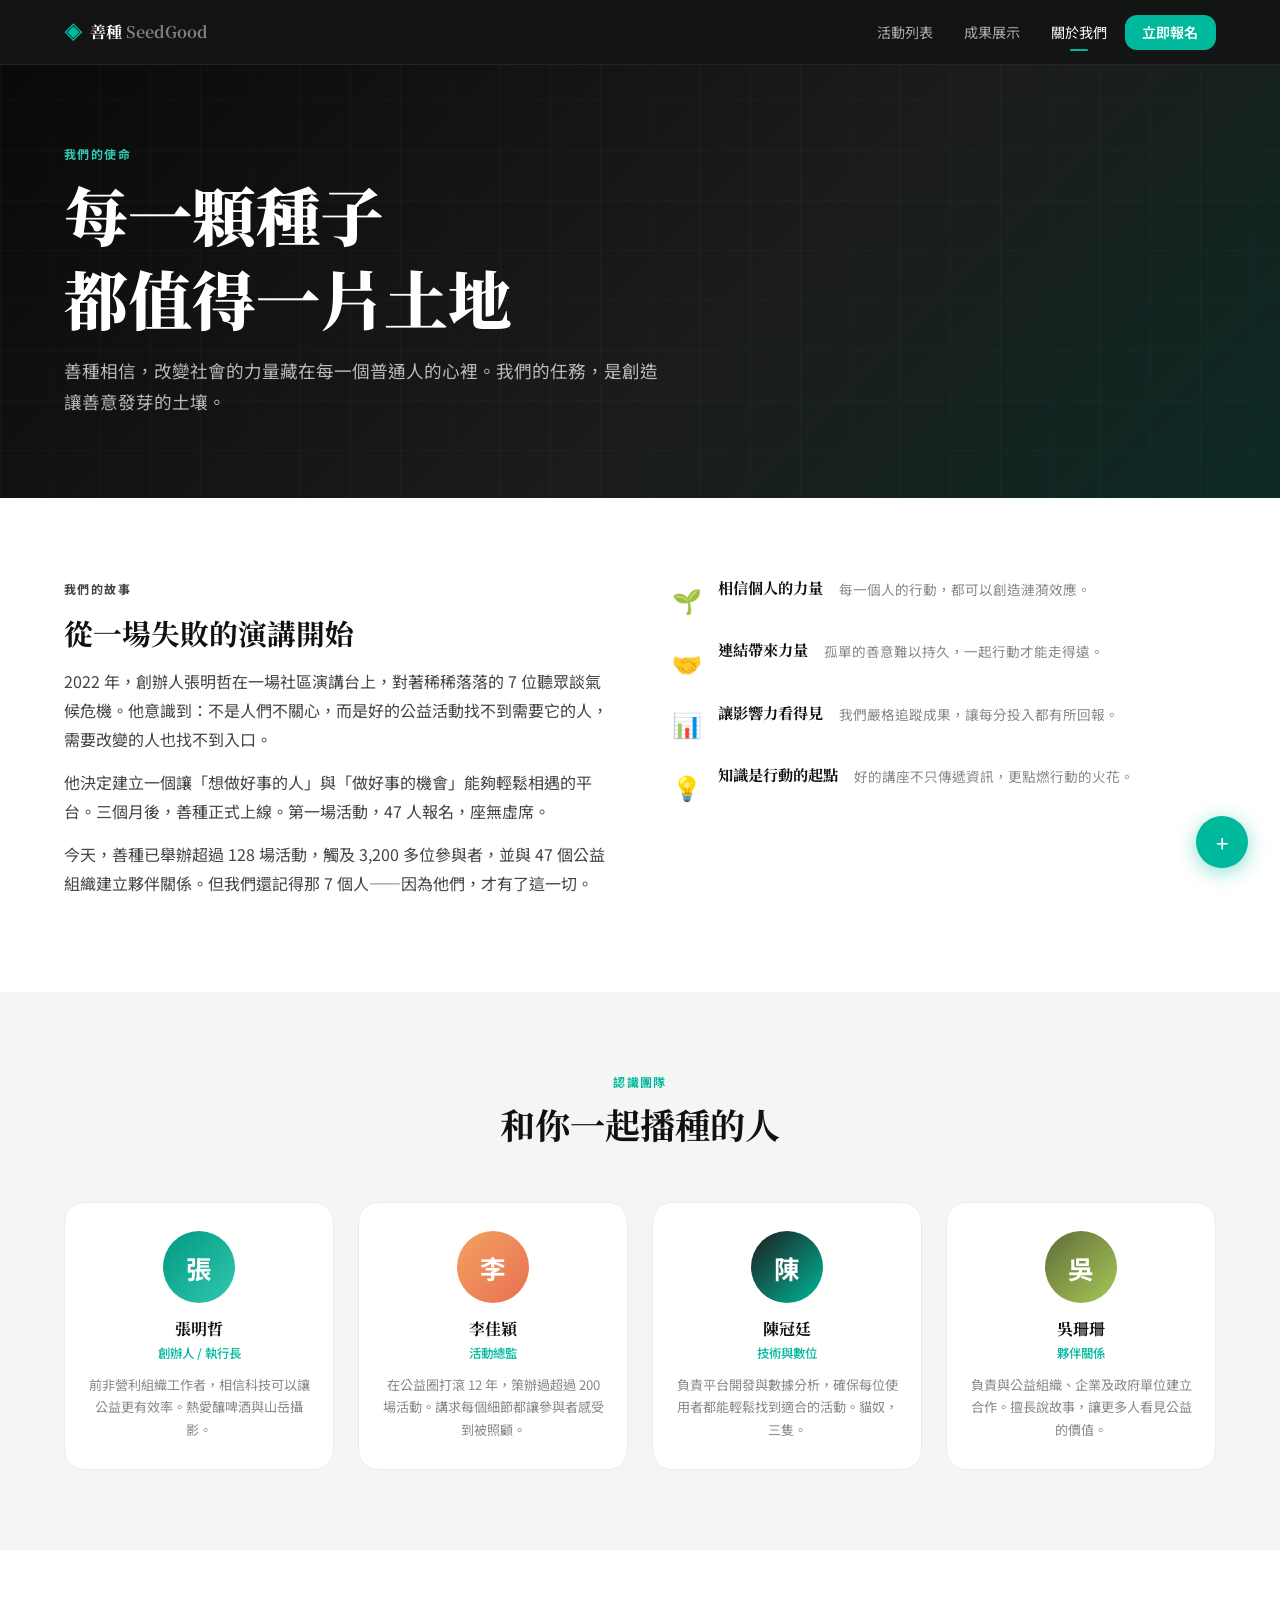
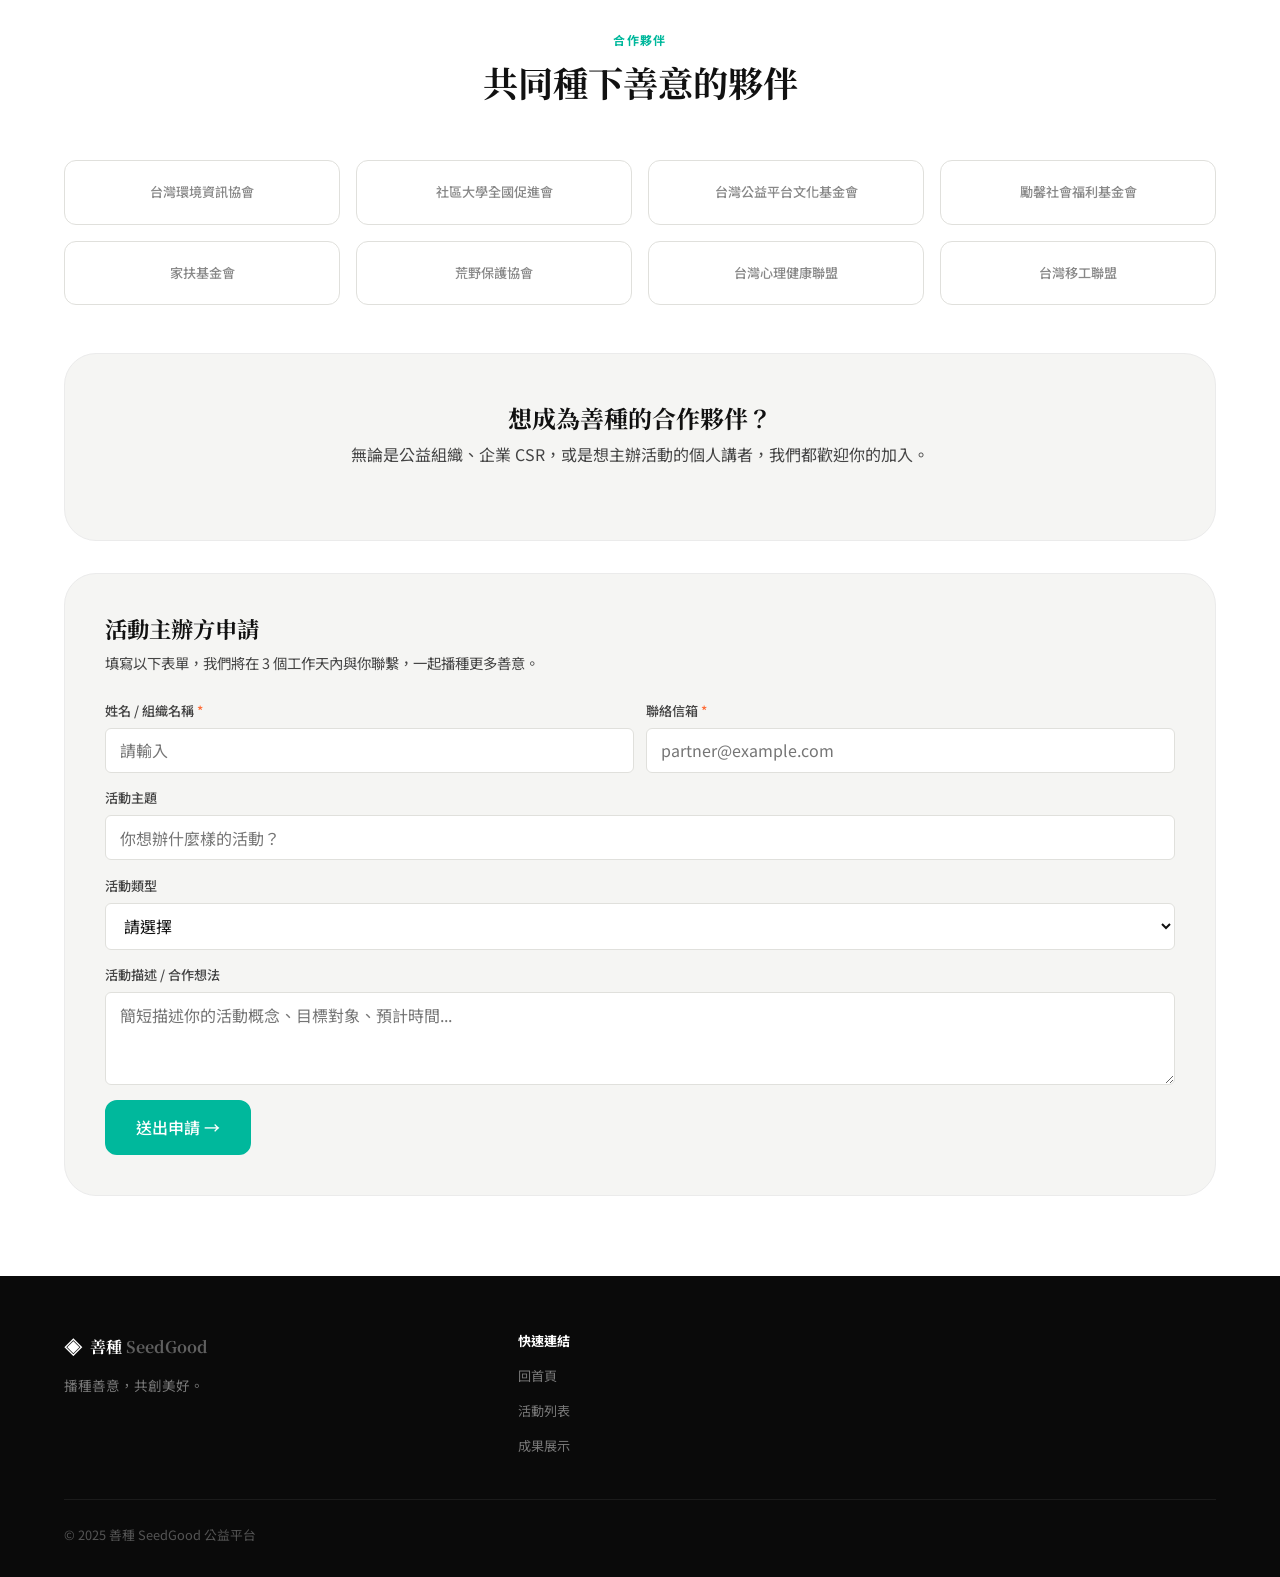
==== commit 69ff8d17: "update 0111" ====
--- a/about.html
+++ b/about.html
@@ -144,10 +144,48 @@
       <div class="partner-logo">台灣心理健康聯盟</div>
       <div class="partner-logo">台灣移工聯盟</div>
     </div>
-    <div class="partner-cta">
+    <div class="partner-cta" id="partner">
       <h3>想成為善種的合作夥伴？</h3>
       <p>無論是公益組織、企業 CSR，或是想主辦活動的個人講者，我們都歡迎你的加入。</p>
-      <a href="mailto:partner@seedgood.tw" class="btn btn-primary btn-lg">聯繫我們</a>
+    </div>
+
+    <!-- Host Application Form -->
+    <div class="host-form-section" id="host-apply" style="margin-top:2rem">
+      <h3>活動主辦方申請</h3>
+      <p class="form-desc">填寫以下表單，我們將在 3 個工作天內與你聯繫，一起播種更多善意。</p>
+      <form class="host-form" onsubmit="submitHostApplication(event)">
+        <div class="form-row">
+          <div class="form-group">
+            <label for="hName">姓名 / 組織名稱 <span class="required">*</span></label>
+            <input type="text" id="hName" placeholder="請輸入" required>
+          </div>
+          <div class="form-group">
+            <label for="hEmail">聯絡信箱 <span class="required">*</span></label>
+            <input type="email" id="hEmail" placeholder="partner@example.com" required>
+          </div>
+        </div>
+        <div class="form-group">
+          <label for="hTitle">活動主題</label>
+          <input type="text" id="hTitle" placeholder="你想辦什麼樣的活動？">
+        </div>
+        <div class="form-group">
+          <label for="hType">活動類型</label>
+          <select id="hType">
+            <option value="">請選擇</option>
+            <option>公益講座</option>
+            <option>工作坊</option>
+            <option>志工活動</option>
+            <option>社區行動</option>
+            <option>線上活動</option>
+            <option>其他</option>
+          </select>
+        </div>
+        <div class="form-group">
+          <label for="hDesc">活動描述 / 合作想法</label>
+          <textarea id="hDesc" rows="3" placeholder="簡短描述你的活動概念、目標對象、預計時間..."></textarea>
+        </div>
+        <button type="submit" class="btn btn-primary btn-lg" style="align-self:flex-start">送出申請 →</button>
+      </form>
     </div>
   </div>
 </section>
@@ -205,5 +243,22 @@
 </div>
 
 <script src="js/main.js"></script>
-</body>
+<script>
+  function submitHostApplication(e) {
+    e.preventDefault();
+    const btn = e.target.querySelector('button[type=submit]');
+    btn.textContent = '送出中...';
+    btn.disabled = true;
+    setTimeout(() => {
+      e.target.innerHTML = `
+        <div style="text-align:center;padding:2.5rem 1rem">
+          <div style="font-size:3rem;margin-bottom:1rem">🌱</div>
+          <h3 style="font-size:1.4rem;margin-bottom:.6rem">申請已送出！</h3>
+          <p style="color:var(--text-secondary);line-height:1.8">我們將在 3 個工作天內與你聯絡。<br>感謝你願意一起播種善意！</p>
+        </div>`;
+      launchConfetti();
+      showToast('申請已收到！我們很快會與你聯繫', '🎉');
+    }, 1400);
+  }
+</script>
 </html>
--- a/css/style.css
+++ b/css/style.css
@@ -1,6 +1,6 @@
 /* ===================================
    善種 SeedGood — Main Stylesheet
-   炭黑 × 青綠 Modern Edition v2
+   炭黑 × 青綠 Modern Edition v3 Enhanced
    =================================== */
 
 :root {
@@ -29,7 +29,6 @@
   --border-color: #E0E0DC;
   --border-light: #EBEBEB;
 
-  /* Backwards-compat aliases */
   --green-dark: var(--teal-dark);
   --green-mid: var(--teal);
   --green-light: var(--teal-light);
@@ -100,7 +99,7 @@
 .btn:active { transform: scale(0.98); }
 .btn-sm { padding: .45rem 1rem; font-size: .82rem; }
 .btn-lg { padding: .85rem 1.8rem; font-size: 1rem; }
-
+.btn-full { width: 100%; }
 .btn-primary { background: var(--teal); color: #fff; border-color: var(--teal); }
 .btn-primary:hover { background: var(--teal-dark); border-color: var(--teal-dark); }
 .btn-accent { background: var(--accent); color: #fff; border-color: var(--accent); }
@@ -121,7 +120,7 @@
 .nav-logo { display: flex; align-items: center; gap: .5rem; font-family: var(--font-serif); font-weight: 700; font-size: 1rem; }
 .logo-mark { color: var(--teal); font-size: 1.1rem; }
 .logo-text { color: #fff; }
-.logo-text em { color: rgba(255,255,255,0.45); font-style: normal; }
+.logo-text em { color: rgba(255,255,255,.45); font-style: normal; }
 .nav-links { display: flex; list-style: none; gap: .25rem; margin-left: auto; align-items: center; }
 .nav-links a { padding: .4rem .85rem; border-radius: var(--radius-sm); font-size: .88rem; color: rgba(255,255,255,0.65); transition: all .2s; position: relative; }
 .nav-links a:hover, .nav-links a.active { color: #fff; }
@@ -161,7 +160,7 @@
 .hero-stats { display: flex; gap: 2.5rem; flex-wrap: wrap; padding-top: 2rem; border-top: 1px solid rgba(255,255,255,0.1); }
 .stat { text-align: left; }
 .stat-num { display: block; font-family: var(--font-serif); font-size: 2rem; font-weight: 700; color: var(--teal); line-height: 1; }
-.stat-label { font-size: .78rem; color: rgba(255,255,255,0.45); margin-top: .25rem; }
+.stat-label { font-size: .78rem; color: rgba(255,255,255,.45); margin-top: .25rem; }
 .stat-divider { width: 1px; background: rgba(255,255,255,0.1); align-self: stretch; }
 
 /* ===== Hero Search ===== */
@@ -185,6 +184,7 @@
 .search-result-title { font-size: .95rem; font-weight: 600; margin-bottom: .15rem; }
 .search-result-meta { font-size: .78rem; color: var(--text-muted); }
 .search-no-result { text-align: center; padding: 2rem; color: var(--text-muted); font-size: .9rem; }
+.search-empty-icon { font-size: 2rem; margin-bottom: .5rem; }
 
 /* ===== Categories ===== */
 .categories { background: #fff; border-bottom: 1px solid var(--border-light); padding: 1.5rem 0; }
@@ -209,7 +209,14 @@
 .event-mode-badge { position: absolute; bottom: 12px; left: 12px; background: rgba(0,0,0,.55); color: #fff; padding: .2rem .6rem; border-radius: 100px; font-size: .7rem; backdrop-filter: blur(4px); }
 .event-mode-badge.online { background: rgba(0,184,156,.85); }
 .event-mode-badge.hybrid { background: rgba(28,28,28,.8); }
-.event-type-icon { font-size: 2.5rem; position: absolute; bottom: 16px; right: 16px; opacity: .35; }
+
+/* ===== Event Type Icons (SVG-based, no emoji) ===== */
+.event-type-icon {
+  position: absolute; bottom: 16px; right: 16px; width: 48px; height: 48px; opacity: .55;
+  display: flex; align-items: center; justify-content: center;
+}
+.event-type-icon svg { width: 100%; height: 100%; }
+
 .event-body { padding: 1.25rem; display: flex; flex-direction: column; gap: .6rem; }
 .event-meta { display: flex; gap: .75rem; flex-wrap: wrap; }
 .event-date, .event-time { font-size: .78rem; color: var(--text-muted); }
@@ -225,12 +232,32 @@
 .event-seats { font-size: .75rem; font-weight: 600; color: var(--teal); }
 .event-seats.seats-low { color: var(--accent); }
 
+/* ===== Favorite Button ===== */
+.fav-btn {
+  position: absolute; top: 44px; right: 12px; z-index: 3;
+  width: 32px; height: 32px; border-radius: 50%;
+  background: rgba(255,255,255,.92); border: none; cursor: pointer;
+  display: flex; align-items: center; justify-content: center;
+  box-shadow: 0 1px 6px rgba(0,0,0,.15); transition: all .2s;
+  color: var(--text-muted);
+}
+.fav-btn:hover { transform: scale(1.1); color: var(--accent); }
+.fav-btn.favorited { color: var(--accent); background: #fff4f0; }
+.fav-btn svg { width: 15px; height: 15px; }
+.fav-btn.favorited svg { fill: var(--accent); }
+
 /* ===== Countdown ===== */
 .event-countdown { display: flex; gap: .4rem; align-items: center; margin: .4rem 0; }
 .countdown-unit { text-align: center; background: var(--off-white); border-radius: var(--radius-sm); padding: .3rem .5rem; min-width: 38px; }
 .countdown-num { font-size: 1.1rem; font-weight: 700; display: block; color: var(--teal-dark); font-family: var(--font-serif); line-height: 1.1; }
 .countdown-label { font-size: .6rem; color: var(--text-muted); }
 .countdown-sep { font-weight: 700; color: var(--text-muted); }
+.countdown-live { color: var(--teal); font-weight: 600; font-size: .85rem; display: flex; align-items: center; gap: .4rem; }
+
+/* ===== Seats Visual Progress Bar ===== */
+.seats-visual-label { display: flex; justify-content: space-between; align-items: center; margin-bottom: .35rem; font-size: .78rem; }
+.seats-visual-bar { height: 6px; background: var(--border-light); border-radius: 3px; overflow: hidden; margin-bottom: .4rem; }
+.seats-visual-fill { height: 100%; border-radius: 3px; transition: width .8s var(--ease); }
 
 /* ===== Impact Banner ===== */
 .impact-banner { background: linear-gradient(135deg, var(--primary) 0%, #162e28 60%, #0d2420 100%); color: #fff; position: relative; overflow: hidden; }
@@ -239,13 +266,16 @@
 .impact-text .section-eyebrow.light { color: var(--teal-light); }
 .impact-desc { color: rgba(255,255,255,.7); margin-bottom: 2rem; font-size: 1rem; }
 .impact-visual { display: flex; align-items: center; gap: 1.5rem; }
-.impact-circle { position: relative; width: 180px; height: 180px; flex-shrink: 0; display: flex; align-items: center; justify-content: center; }
+.impact-circle { position: relative; width: 180px; height: 180px; flex-shrink: 0; display: flex; align-items: center; justify-content: center; cursor: pointer; }
 .impact-ring { position: absolute; border-radius: 50%; border: 1px solid rgba(0,184,156,.2); animation: ripple 4s infinite; }
 .ring-1 { width: 180px; height: 180px; animation-delay: 0s; }
 .ring-2 { width: 140px; height: 140px; animation-delay: .5s; }
 .ring-3 { width: 100px; height: 100px; animation-delay: 1s; }
 @keyframes ripple { 0%,100%{opacity:.5;transform:scale(1)} 50%{opacity:.2;transform:scale(1.05)} }
-.impact-center { position: relative; z-index: 2; text-align: center; background: rgba(0,184,156,.15); width: 80px; height: 80px; border-radius: 50%; display: flex; flex-direction: column; align-items: center; justify-content: center; border: 1px solid rgba(0,184,156,.3); }
+.impact-circle.ripple-burst .impact-ring { animation: ripple-burst .8s ease-out forwards; }
+@keyframes ripple-burst { 0%{opacity:.8;transform:scale(1)} 100%{opacity:0;transform:scale(1.5)} }
+.impact-center { position: relative; z-index: 2; text-align: center; background: rgba(0,184,156,.15); width: 80px; height: 80px; border-radius: 50%; display: flex; flex-direction: column; align-items: center; justify-content: center; border: 1px solid rgba(0,184,156,.3); transition: transform .2s; }
+.impact-circle:hover .impact-center { transform: scale(1.06); }
 .impact-big-num { font-family: var(--font-serif); font-size: 1.4rem; font-weight: 700; line-height: 1; color: var(--teal); }
 .impact-big-label { font-size: .48rem; color: rgba(255,255,255,.8); line-height: 1.3; text-align: center; margin-top: 2px; }
 .impact-cards-small { display: flex; flex-direction: column; gap: .75rem; }
@@ -274,6 +304,10 @@
 .newsletter-form input { border-radius: var(--radius-md); background: rgba(255,255,255,0.08); border-color: rgba(255,255,255,0.14); color: #fff; }
 .newsletter-form input::placeholder { color: rgba(255,255,255,0.38); }
 .newsletter-form input:focus { border-color: var(--teal); background: rgba(255,255,255,0.12); }
+
+/* Newsletter success state */
+.newsletter-success { display: flex; align-items: center; gap: 1rem; color: rgba(255,255,255,.9); font-size: .95rem; }
+.newsletter-success-icon { font-size: 2rem; flex-shrink: 0; }
 
 /* ===== Footer ===== */
 .footer { background: #0a0a0a; color: rgba(255,255,255,.65); padding: 3.5rem 0 2rem; }
@@ -329,6 +363,40 @@
 .list-view .event-card { display: grid; grid-template-columns: 120px 1fr; }
 .list-view .event-card .event-img { height: 100%; min-height: 120px; }
 .list-view .event-card .event-desc { display: none; }
+
+/* ===== Carbon Footprint Calculator ===== */
+.carbon-calc { background: var(--teal-bg); border: 1px solid var(--teal-pale); border-radius: var(--radius-lg); padding: 1.5rem; margin-top: 1.5rem; }
+.carbon-calc h3 { font-size: 1.1rem; color: var(--teal-dark); margin-bottom: 1rem; }
+.calc-row { display: grid; grid-template-columns: 1fr auto; gap: .75rem; align-items: center; margin-bottom: .85rem; }
+.calc-row label { font-size: .85rem; color: var(--text-secondary); }
+.calc-row-inner { display: flex; align-items: center; gap: .5rem; }
+.calc-row input[type=range] { width: 120px; accent-color: var(--teal); }
+.calc-val { font-size: .82rem; font-weight: 700; color: var(--teal-dark); min-width: 28px; text-align: right; }
+.calc-result { background: var(--primary); color: #fff; border-radius: var(--radius-md); padding: 1rem 1.25rem; margin-top: 1rem; display: flex; align-items: center; gap: 1.5rem; }
+.calc-num { font-family: var(--font-serif); font-size: 2rem; font-weight: 700; color: var(--teal); line-height: 1; }
+.calc-unit { font-size: .72rem; color: rgba(255,255,255,.6); margin-top: .15rem; }
+.calc-bar-wrap { flex: 1; }
+.calc-bar { height: 8px; background: rgba(255,255,255,.15); border-radius: 4px; overflow: hidden; margin-bottom: .4rem; }
+.calc-bar-fill { height: 100%; background: linear-gradient(90deg, var(--teal-light), var(--teal)); border-radius: 4px; transition: width .5s var(--ease); }
+.calc-compare { font-size: .8rem; color: rgba(255,255,255,.7); }
+
+/* ===== Add to Calendar Button ===== */
+.cal-btn { display: inline-flex; align-items: center; gap: .5rem; padding: .5rem 1rem; border-radius: var(--radius-md); border: 1.5px solid var(--teal-pale); color: var(--teal-dark); font-size: .82rem; background: var(--teal-bg); transition: .2s; cursor: pointer; }
+.cal-btn:hover { background: var(--teal); color: #fff; border-color: var(--teal); }
+.cal-btn svg { width: 14px; height: 14px; }
+
+/* ===== Share Card Button ===== */
+.share-gen-btn { display: inline-flex; align-items: center; gap: .5rem; padding: .5rem 1rem; border-radius: var(--radius-md); border: 1.5px solid var(--border-color); color: var(--text-secondary); font-size: .82rem; background: #fff; transition: .2s; cursor: pointer; }
+.share-gen-btn:hover { border-color: var(--teal); color: var(--teal-dark); }
+
+/* ===== Host Application Form ===== */
+.host-form-section { background: var(--off-white); border-radius: var(--radius-xl); padding: 2.5rem; border: 1px solid var(--border-light); }
+.host-form-section h3 { font-size: 1.4rem; margin-bottom: .5rem; }
+.host-form-section .form-desc { color: var(--text-secondary); margin-bottom: 1.5rem; font-size: .9rem; }
+.host-form { display: flex; flex-direction: column; gap: .9rem; }
+.host-form .form-row { display: grid; grid-template-columns: 1fr 1fr; gap: .75rem; }
+.host-form .form-group { display: flex; flex-direction: column; gap: .35rem; }
+.host-form label { font-size: .82rem; font-weight: 500; color: var(--text-secondary); }
 
 /* ===== Event Detail ===== */
 .event-hero { position: relative; padding: 9rem 0 4rem; overflow: hidden; min-height: 400px; display: flex; align-items: flex-end; }
@@ -552,6 +620,7 @@
   .filter-inner { flex-direction: column; align-items: flex-start; }
   .big-metrics-grid { grid-template-columns: repeat(2, 1fr); }
   .fab-container { bottom: 1rem; right: 1rem; }
+  .host-form .form-row { grid-template-columns: 1fr; }
 }
 @media (max-width: 640px) {
   .hero-title { font-size: 2.4rem; }
